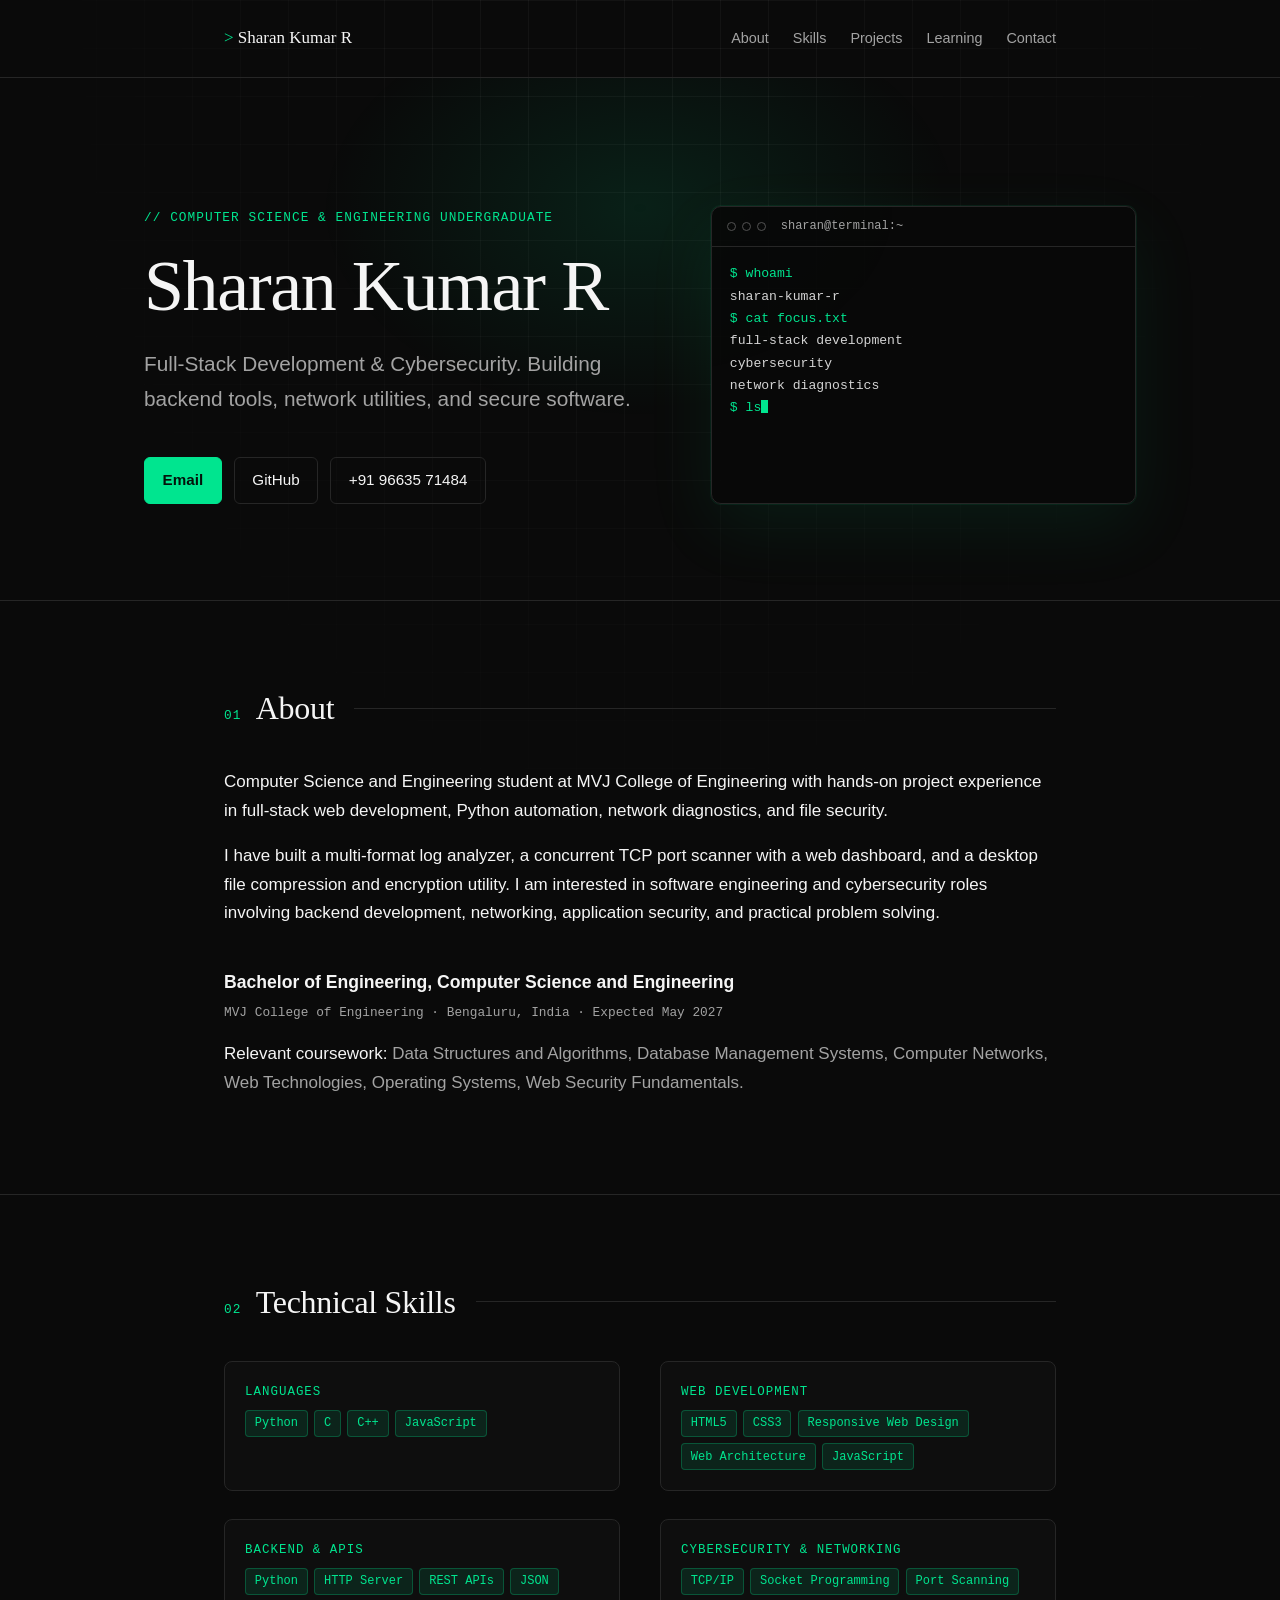
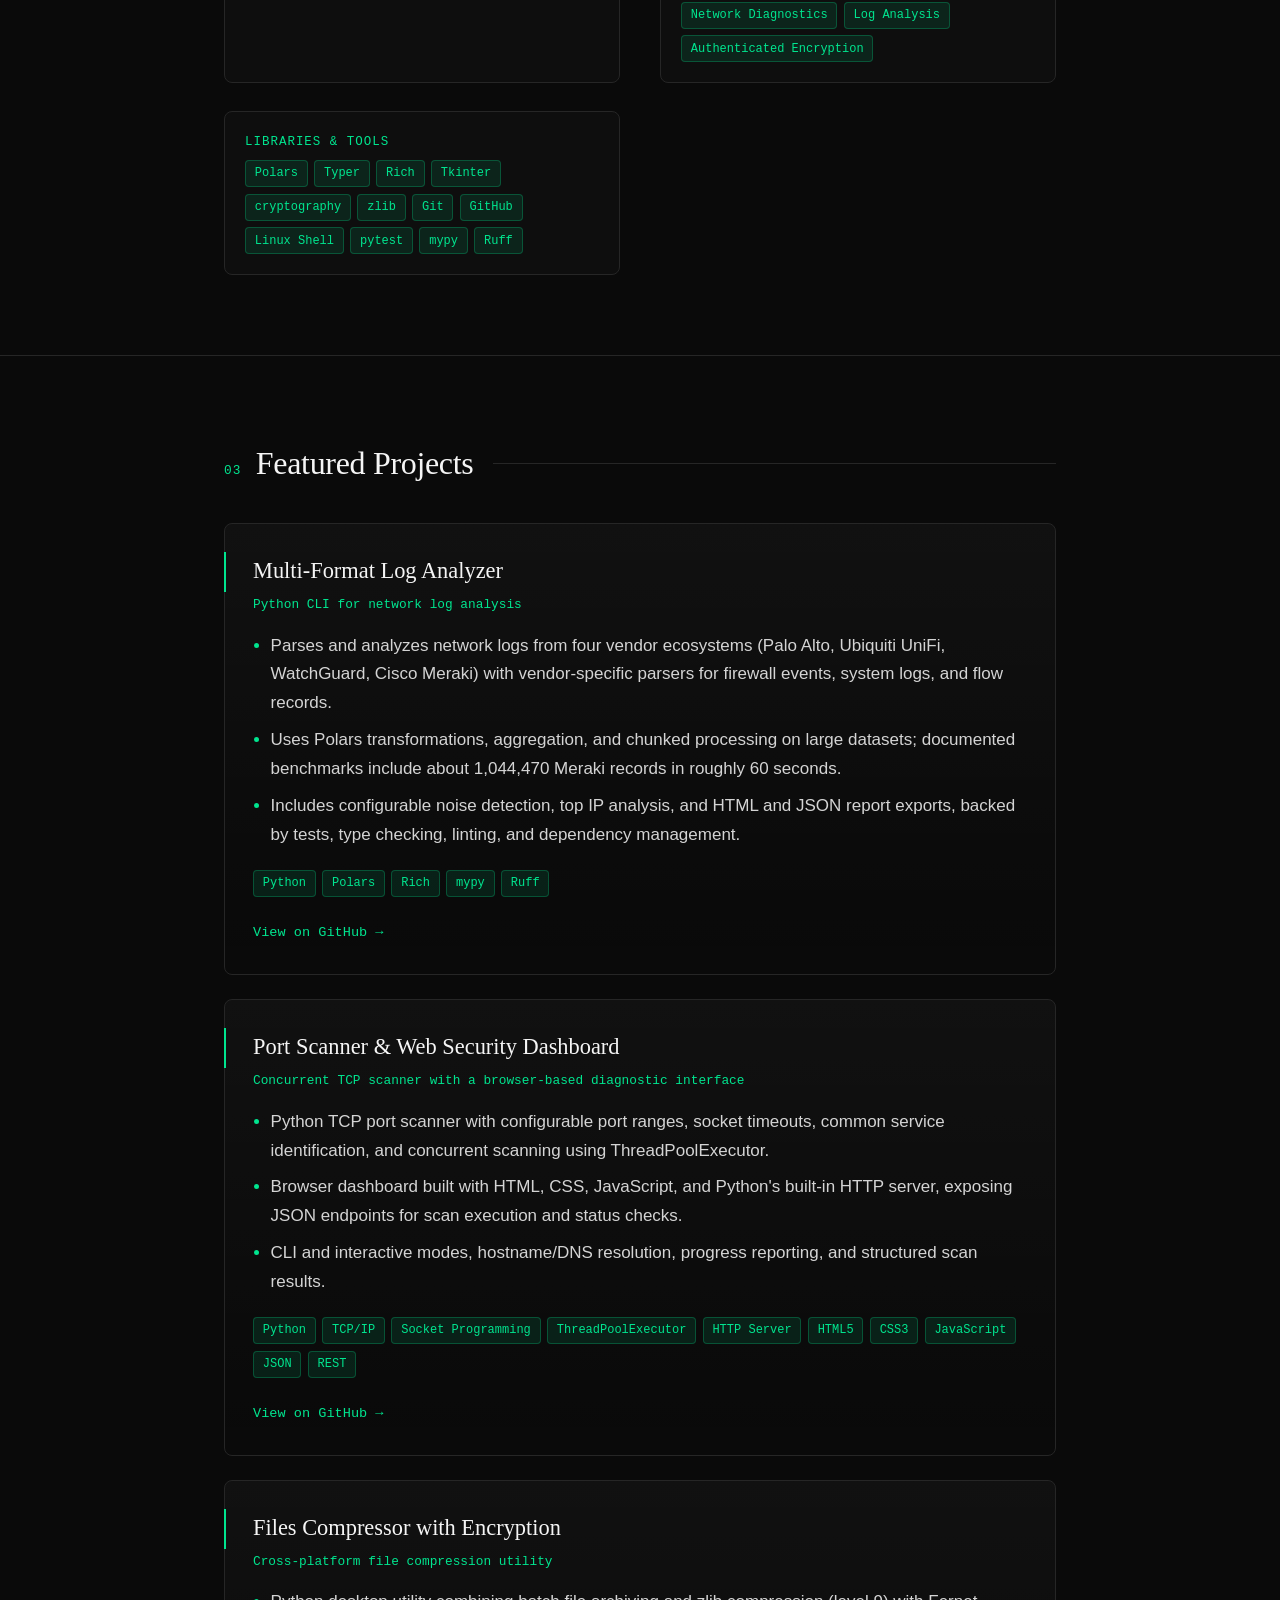
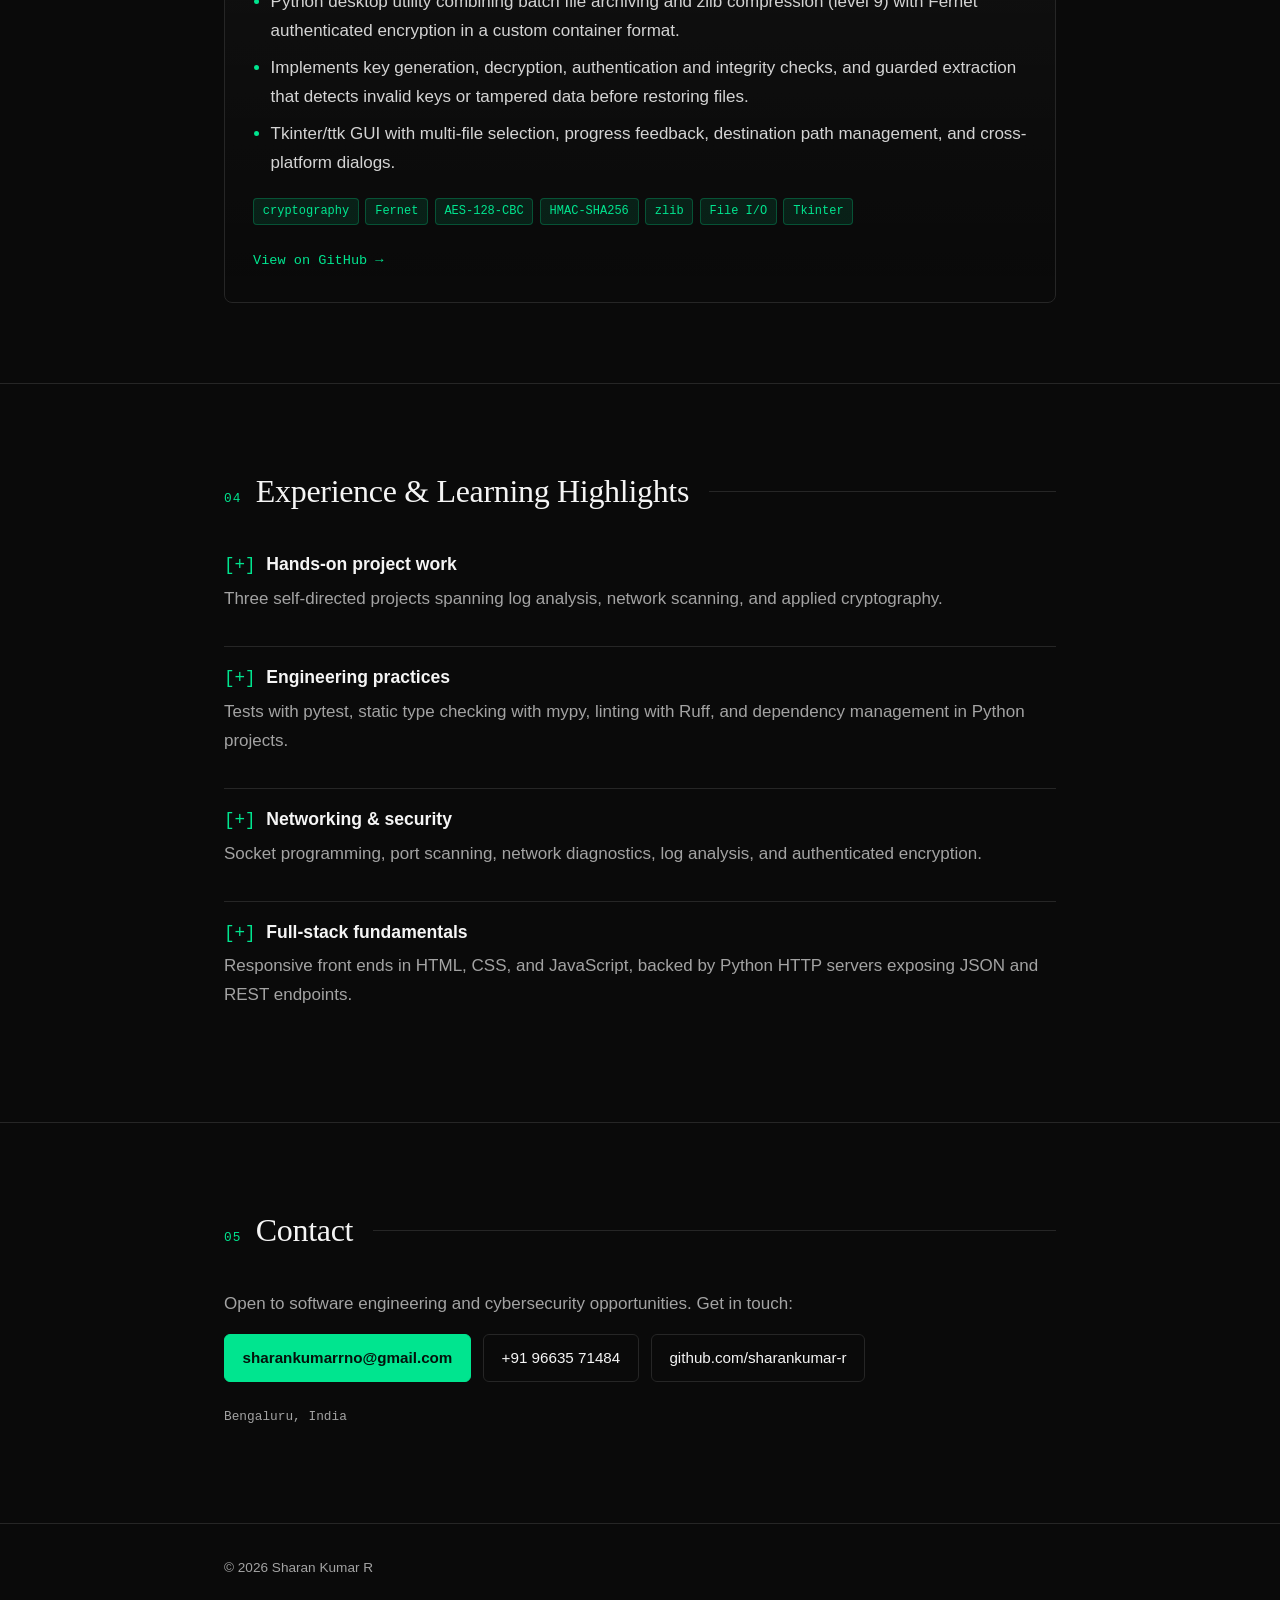
==== index.html @ fef44f64 "Separate HTML, CSS, and JavaScript into standalone files" ====
<!DOCTYPE html>
<html lang="en">
<head>
  <meta charset="utf-8">
  <meta name="viewport" content="width=device-width, initial-scale=1, viewport-fit=cover">
  <title>Sharan Kumar R — Computer Science Student</title>
  <meta name="description" content="Portfolio of Sharan Kumar R, Computer Science & Engineering undergraduate focused on full-stack development and cybersecurity.">
  <meta name="color-scheme" content="dark">
  <link rel="stylesheet" href="style.css">
</head>
<body>
  <a class="skip" href="#main">Skip to content</a>

  <header class="top">
    <div class="wrap">
      <a class="brand" href="#top">Sharan Kumar R</a>
      <nav aria-label="Primary">
        <ul>
          <li><a href="#about">About</a></li>
          <li><a href="#skills">Skills</a></li>
          <li><a href="#projects">Projects</a></li>
          <li><a href="#learning">Learning</a></li>
          <li><a href="#contact">Contact</a></li>
        </ul>
      </nav>
    </div>
  </header>

  <main id="main">
    <div class="hero" id="top">
      <div class="wrap">
        <div class="hero-text">
          <p class="eyebrow">Computer Science &amp; Engineering Undergraduate</p>
          <h1>Sharan Kumar R</h1>
          <p class="lead">Full-Stack Development &amp; Cybersecurity. Building backend tools, network utilities, and secure software.</p>
          <ul class="links" aria-label="Contact links">
            <li><a href="mailto:sharankumarrno@gmail.com">Email</a></li>
            <li><a href="https://github.com/sharankumar-r" rel="noopener">GitHub</a></li>
            <li><a href="tel:+919663571484">+91 96635 71484</a></li>
          </ul>
        </div>
        <div class="term" aria-hidden="true">
          <div class="term-bar"><i></i><i></i><i></i><b>sharan@terminal:~</b></div>
          <pre id="term-out"></pre>
        </div>
      </div>
    </div>

    <section id="about" aria-labelledby="about-h">
      <div class="wrap">
        <h2 id="about-h">About</h2>
        <p>Computer Science and Engineering student at MVJ College of Engineering with hands-on project experience in full-stack web development, Python automation, network diagnostics, and file security.</p>
        <p>I have built a multi-format log analyzer, a concurrent TCP port scanner with a web dashboard, and a desktop file compression and encryption utility. I am interested in software engineering and cybersecurity roles involving backend development, networking, application security, and practical problem solving.</p>

        <div class="edu">
          <h3>Bachelor of Engineering, Computer Science and Engineering</h3>
          <p class="meta">MVJ College of Engineering · Bengaluru, India · Expected May 2027</p>
          <p class="muted"><strong style="color:var(--fg);font-weight:500">Relevant coursework:</strong> Data Structures and Algorithms, Database Management Systems, Computer Networks, Web Technologies, Operating Systems, Web Security Fundamentals.</p>
        </div>
      </div>
    </section>

    <section id="skills" aria-labelledby="skills-h">
      <div class="wrap">
        <h2 id="skills-h">Technical Skills</h2>
        <dl class="skills" id="skills-list"></dl>
      </div>
    </section>

    <section id="projects" aria-labelledby="projects-h">
      <div class="wrap">
        <h2 id="projects-h">Featured Projects</h2>
        <div class="projects" id="projects-list"></div>
      </div>
    </section>

    <section id="learning" aria-labelledby="learning-h">
      <div class="wrap">
        <h2 id="learning-h">Experience &amp; Learning Highlights</h2>
        <ul class="highlights">
          <li><h3>Hands-on project work</h3><p class="muted">Three self-directed projects spanning log analysis, network scanning, and applied cryptography.</p></li>
          <li><h3>Engineering practices</h3><p class="muted">Tests with pytest, static type checking with mypy, linting with Ruff, and dependency management in Python projects.</p></li>
          <li><h3>Networking &amp; security</h3><p class="muted">Socket programming, port scanning, network diagnostics, log analysis, and authenticated encryption.</p></li>
          <li><h3>Full-stack fundamentals</h3><p class="muted">Responsive front ends in HTML, CSS, and JavaScript, backed by Python HTTP servers exposing JSON and REST endpoints.</p></li>
        </ul>
      </div>
    </section>

    <section id="contact" aria-labelledby="contact-h">
      <div class="wrap">
        <h2 id="contact-h">Contact</h2>
        <p class="muted">Open to software engineering and cybersecurity opportunities. Get in touch:</p>
        <ul class="links">
          <li><a href="mailto:sharankumarrno@gmail.com">sharankumarrno@gmail.com</a></li>
          <li><a href="tel:+919663571484">+91 96635 71484</a></li>
          <li><a href="https://github.com/sharankumar-r" rel="noopener">github.com/sharankumar-r</a></li>
        </ul>
        <p class="meta" style="margin-top:1.5rem">Bengaluru, India</p>
      </div>
    </section>
  </main>

  <footer>
    <div class="wrap">© <span id="year">2026</span> Sharan Kumar R</div>
  </footer>

  <noscript>
    <div class="wrap" style="padding-bottom:2rem">
      <p class="muted">Skills and projects require JavaScript. See GitHub: <a href="https://github.com/sharankumar-r">github.com/sharankumar-r</a>.</p>
    </div>
  </noscript>

  <script src="script.js"></script>
</body>
</html>
---- style.css ----
:root {
  --bg: #0a0a0a;
  --fg: #f5f5f5;
  --muted: #a3a3a3;
  --border: #262626;
  --border-hover: #525252;
  --accent: #00e58f;
  --accent-dim: rgba(0, 229, 143, 0.1);
  --serif: Georgia, "Times New Roman", serif;
  --sans: -apple-system, BlinkMacSystemFont, "Segoe UI", Roboto, Helvetica, Arial, sans-serif;
  --mono: ui-monospace, SFMono-Regular, Menlo, Consolas, monospace;
  --wrap: 880px;
  box-sizing: border-box;
  padding-top: env(safe-area-inset-top, 0px);
  padding-bottom: env(safe-area-inset-bottom, 0px);
}

*,
*::before,
*::after {
  box-sizing: inherit;
}

html {
  scroll-behavior: smooth;
  scroll-padding-top: 2rem;
  background: var(--bg);
}

body {
  margin: 0;
  background: transparent;
  color: var(--fg);
  font: 1.0625rem/1.7 var(--sans);
  -webkit-font-smoothing: antialiased;
  counter-reset: s;
}

body::before {
  content: "";
  position: fixed;
  inset: 0;
  z-index: -1;
  pointer-events: none;
  background-image:
    linear-gradient(rgba(255, 255, 255, 0.04) 1px, transparent 1px),
    linear-gradient(90deg, rgba(255, 255, 255, 0.04) 1px, transparent 1px);
  background-size: 48px 48px;
  -webkit-mask-image: radial-gradient(ellipse at 50% 0, #000 15%, transparent 70%);
  mask-image: radial-gradient(ellipse at 50% 0, #000 15%, transparent 70%);
}

::selection {
  background: var(--accent);
  color: #000;
}

@media (prefers-reduced-motion: reduce) {
  html {
    scroll-behavior: auto;
  }
  * {
    transition: none !important;
  }
}

a {
  color: inherit;
  text-decoration-color: var(--border-hover);
  text-underline-offset: 0.25em;
  transition: text-decoration-color 0.2s, color 0.2s;
}

a:hover {
  text-decoration-color: var(--fg);
}

:focus-visible {
  outline: 2px solid var(--fg);
  outline-offset: 3px;
}

.skip {
  position: absolute;
  left: -999px;
  top: 0;
  background: var(--fg);
  color: var(--bg);
  padding: 0.5rem 1rem;
}

.skip:focus {
  left: 1rem;
  top: 1rem;
  z-index: 10;
}

.wrap {
  max-width: var(--wrap);
  margin: 0 auto;
  padding: 0 1.5rem;
}

header.top {
  padding: 1.5rem 0;
  border-bottom: 1px solid var(--border);
}

header.top .wrap {
  display: flex;
  justify-content: space-between;
  align-items: center;
  gap: 1rem;
  flex-wrap: wrap;
}

.brand {
  font-family: var(--serif);
  text-decoration: none;
}

.brand::before {
  content: "> ";
  color: var(--accent);
}

nav ul {
  display: flex;
  gap: 1.5rem;
  list-style: none;
  margin: 0;
  padding: 0;
  flex-wrap: wrap;
}

nav a {
  color: var(--muted);
  text-decoration: none;
  font-size: 0.9rem;
}

nav a:hover {
  color: var(--accent);
}

.hero {
  position: relative;
  overflow: hidden;
  padding: clamp(4rem, 12vw, 8rem) 0 clamp(3rem, 8vw, 6rem);
}

.hero::before {
  content: "";
  position: absolute;
  top: -80px;
  left: 50%;
  width: 640px;
  max-width: 100%;
  height: 420px;
  transform: translateX(-50%);
  background: radial-gradient(closest-side, var(--accent-dim), transparent);
  pointer-events: none;
  z-index: -1;
}

.hero .wrap {
  max-width: 1040px;
  display: grid;
  grid-template-columns: minmax(0, 1.1fr) minmax(0, 0.9fr);
  gap: 3rem;
  align-items: center;
}

@media (max-width: 860px) {
  .hero .wrap {
    grid-template-columns: 1fr;
  }
}

.eyebrow {
  font-family: var(--mono);
  font-size: 0.8rem;
  letter-spacing: 0.08em;
  text-transform: uppercase;
  color: var(--accent);
  margin: 0 0 1.25rem;
}

.eyebrow::before {
  content: "// ";
}

h1 {
  font-family: var(--serif);
  font-weight: 400;
  font-size: clamp(2.5rem, 8vw, 4.5rem);
  line-height: 1.08;
  letter-spacing: -0.02em;
  margin: 0 0 1.25rem;
}

.lead {
  font-size: clamp(1.1rem, 2.5vw, 1.3rem);
  color: var(--muted);
  margin: 0 0 2.5rem;
  max-width: 34em;
}

.links {
  display: flex;
  flex-wrap: wrap;
  gap: 0.75rem;
  list-style: none;
  margin: 0;
  padding: 0;
}

.links a {
  display: inline-block;
  padding: 0.6rem 1.1rem;
  border: 1px solid var(--border);
  border-radius: 6px;
  text-decoration: none;
  font-size: 0.95rem;
  transition: border-color 0.2s;
}

.links a:hover {
  border-color: var(--accent);
  color: var(--accent);
}

.links li:first-child a {
  background: var(--accent);
  border-color: var(--accent);
  color: #04120b;
  font-weight: 600;
}

.links li:first-child a:hover {
  background: transparent;
  color: var(--accent);
}

.term {
  border: 1px solid var(--border);
  border-radius: 10px;
  background: rgba(8, 8, 8, 0.9);
  box-shadow: 0 0 0 1px rgba(0, 229, 143, 0.08), 0 24px 70px rgba(0, 229, 143, 0.08);
  overflow: hidden;
  font-family: var(--mono);
  font-size: 0.82rem;
}

.term-bar {
  display: flex;
  align-items: center;
  gap: 0.4rem;
  padding: 0.6rem 0.9rem;
  border-bottom: 1px solid var(--border);
  color: var(--muted);
}

.term-bar i {
  width: 9px;
  height: 9px;
  border-radius: 50%;
  border: 1px solid var(--border-hover);
}

.term-bar b {
  margin-left: 0.5rem;
  font-weight: 400;
  font-size: 0.75rem;
}

.term pre {
  margin: 0;
  padding: 1rem 1.1rem;
  min-height: 16rem;
  white-space: pre-wrap;
  color: #d4d4d4;
  line-height: 1.7;
  font: inherit;
}

.term .p,
.term .ok {
  color: var(--accent);
}

.caret {
  display: inline-block;
  width: 0.55em;
  height: 1em;
  background: var(--accent);
  vertical-align: -0.15em;
  animation: blink 1s steps(2) infinite;
}

@keyframes blink {
  50% {
    opacity: 0;
  }
}

@media (prefers-reduced-motion: reduce) {
  .caret {
    animation: none;
  }
}

section {
  padding: clamp(3rem, 7vw, 5rem) 0;
  border-top: 1px solid var(--border);
}

h2 {
  font-family: var(--serif);
  font-weight: 400;
  font-size: clamp(1.6rem, 4vw, 2rem);
  margin: 0 0 2rem;
  letter-spacing: -0.01em;
}

section h2 {
  display: flex;
  align-items: baseline;
}

section h2::before {
  counter-increment: s;
  content: "0" counter(s);
  font-family: var(--mono);
  font-size: 0.8rem;
  color: var(--accent);
  margin-right: 0.9rem;
  letter-spacing: 0.08em;
}

section h2::after {
  content: "";
  flex: 1;
  height: 1px;
  background: var(--border);
  margin-left: 1.25rem;
  align-self: center;
}

h3 {
  font-size: 1.1rem;
  font-weight: 600;
  margin: 0 0 0.25rem;
}

p {
  margin: 0 0 1rem;
}

.muted {
  color: var(--muted);
}

.meta {
  font-family: var(--mono);
  font-size: 0.8rem;
  color: var(--muted);
}

.edu {
  margin-top: 2.5rem;
}

.skills {
  display: grid;
  gap: 1.75rem 2.5rem;
  grid-template-columns: repeat(auto-fit, minmax(260px, 1fr));
  margin: 0;
}

.skills > div {
  border: 1px solid var(--border);
  border-radius: 8px;
  padding: 1.25rem;
  background: rgba(255, 255, 255, 0.02);
  transition: border-color 0.2s;
}

.skills > div:hover {
  border-color: rgba(0, 229, 143, 0.4);
}

.skills dt {
  font-family: var(--mono);
  font-size: 0.78rem;
  letter-spacing: 0.08em;
  text-transform: uppercase;
  color: var(--accent);
  margin-bottom: 0.4rem;
}

.skills dd {
  margin: 0;
}

.skills dd .tags {
  margin: 0;
}

.projects {
  display: grid;
  gap: 1.5rem;
}

.card {
  position: relative;
  background: linear-gradient(180deg, rgba(255, 255, 255, 0.03), transparent);
  border: 1px solid var(--border);
  border-radius: 8px;
  padding: 1.75rem;
  transition: border-color 0.2s, box-shadow 0.2s;
}

.card::before {
  content: "";
  position: absolute;
  left: -1px;
  top: 1.75rem;
  width: 2px;
  height: 2.5rem;
  background: var(--accent);
}

.card:hover,
.card:focus-within {
  border-color: rgba(0, 229, 143, 0.45);
  box-shadow: 0 0 36px rgba(0, 229, 143, 0.08);
}

.card h3 {
  font-family: var(--serif);
  font-weight: 400;
  font-size: 1.4rem;
}

.card .sub {
  font-family: var(--mono);
  font-size: 0.8rem;
  color: var(--accent);
  margin: 0 0 1rem;
}

.card ul.points {
  margin: 0 0 1.25rem;
  padding-left: 1.1rem;
  color: #d4d4d4;
}

.card ul.points li {
  margin-bottom: 0.5rem;
}

.card ul.points li::marker {
  color: var(--accent);
}

.tags {
  display: flex;
  flex-wrap: wrap;
  gap: 0.4rem;
  list-style: none;
  margin: 0 0 1.25rem;
  padding: 0;
}

.tags li {
  border: 1px solid rgba(0, 229, 143, 0.25);
  border-radius: 4px;
  padding: 0.15rem 0.55rem;
  font-family: var(--mono);
  font-size: 0.75rem;
  color: var(--accent);
  background: var(--accent-dim);
}

.card a.repo {
  color: var(--accent);
  text-decoration: none;
  font-family: var(--mono);
  font-size: 0.85rem;
}

.card a.repo:hover {
  text-decoration: underline;
}

.highlights {
  list-style: none;
  margin: 0;
  padding: 0;
}

.highlights li {
  padding: 1rem 0;
  border-bottom: 1px solid var(--border);
}

.highlights li:first-child {
  padding-top: 0;
}

.highlights li:last-child {
  border-bottom: 0;
}

.highlights h3::before {
  content: "[+] ";
  color: var(--accent);
  font-family: var(--mono);
  font-weight: 400;
}

footer {
  border-top: 1px solid var(--border);
  padding: 2rem 0;
  color: var(--muted);
  font-size: 0.85rem;
}

@media (max-width: 480px) {
  .card {
    padding: 1.25rem;
  }
  nav ul {
    gap: 1rem;
  }
}
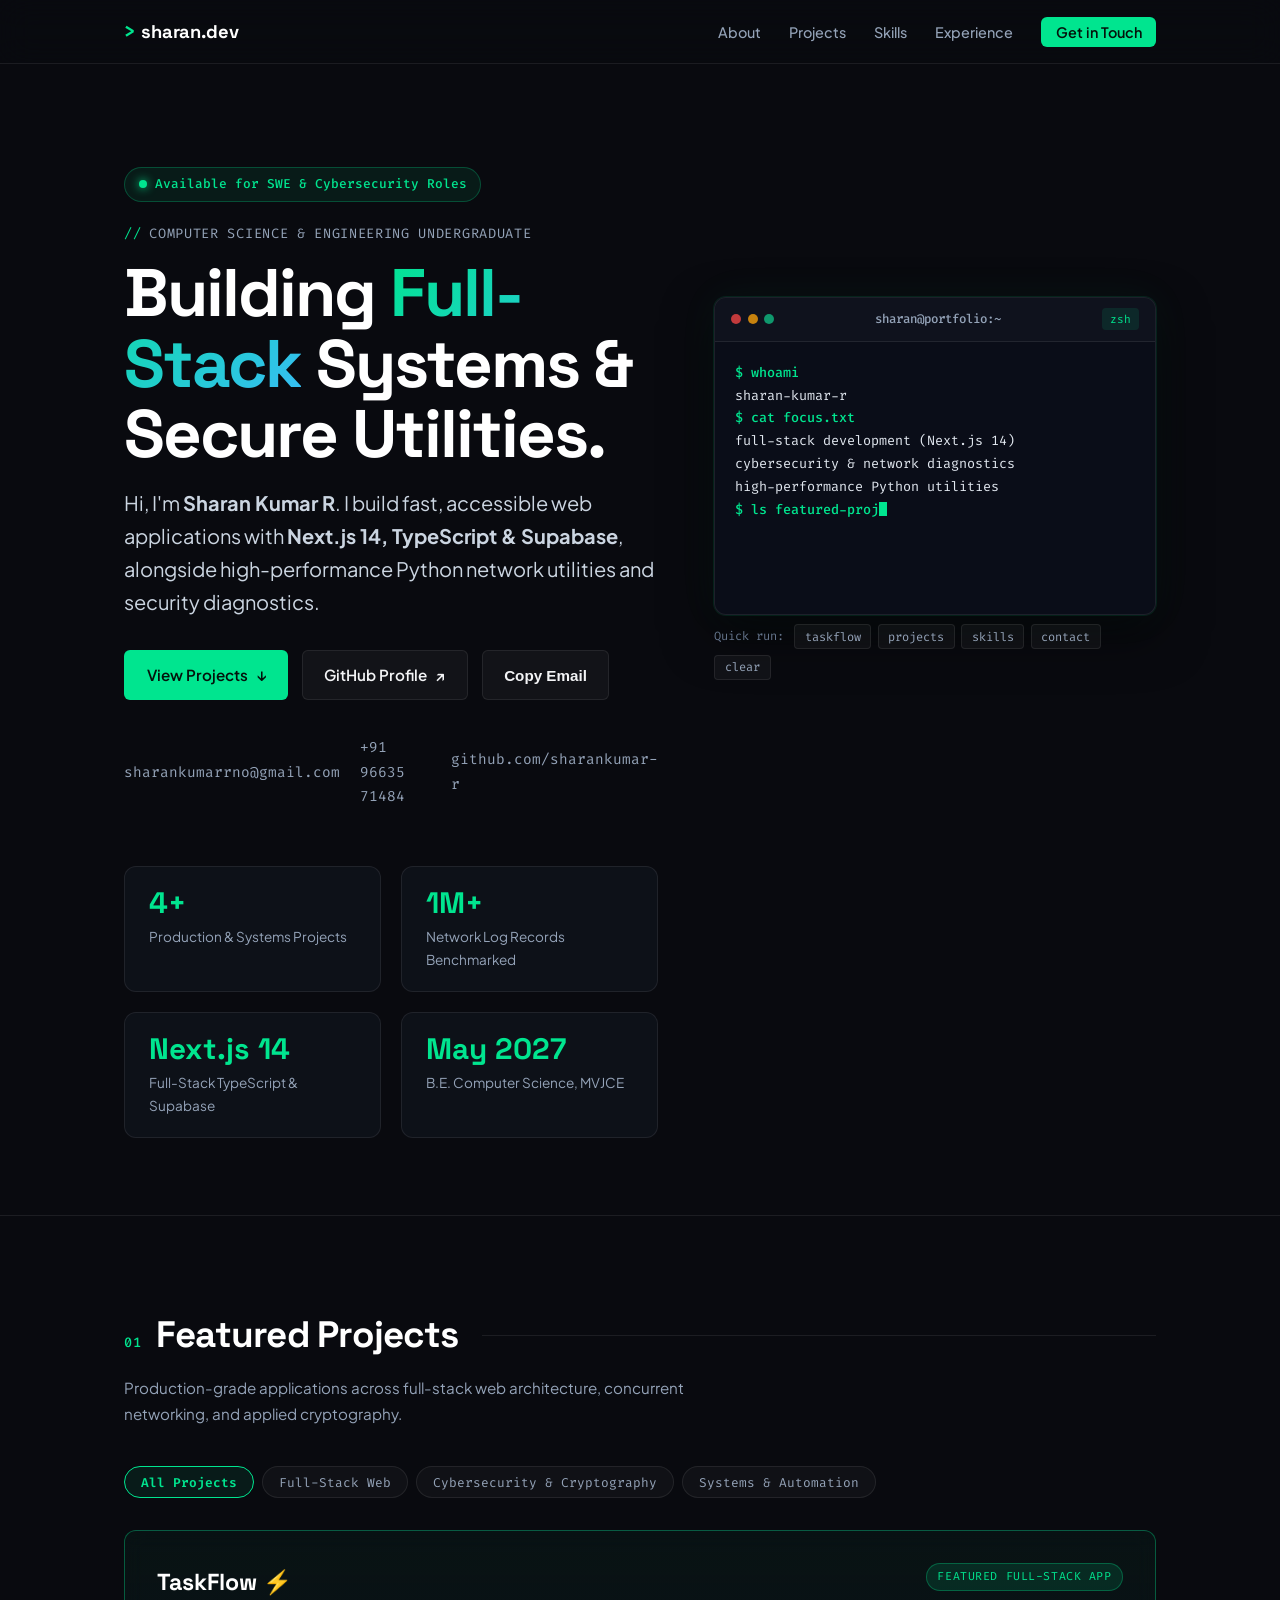
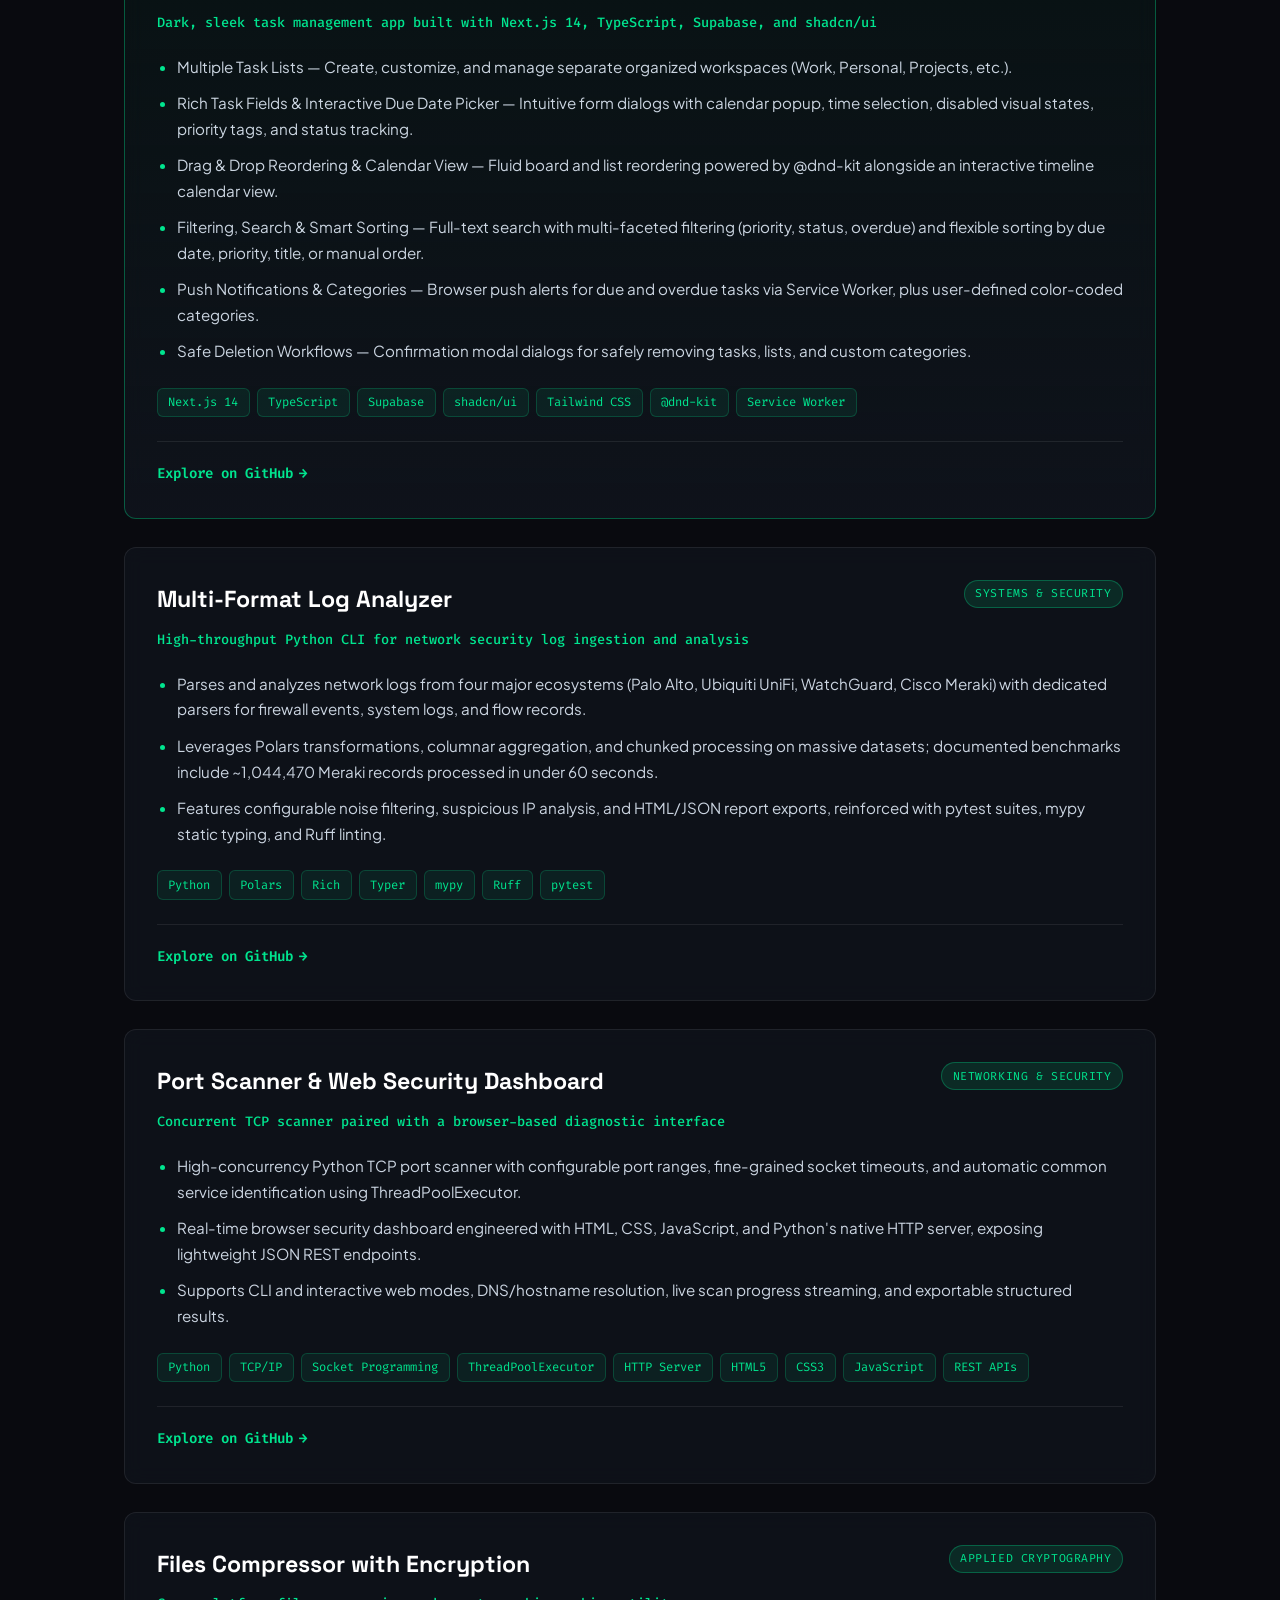
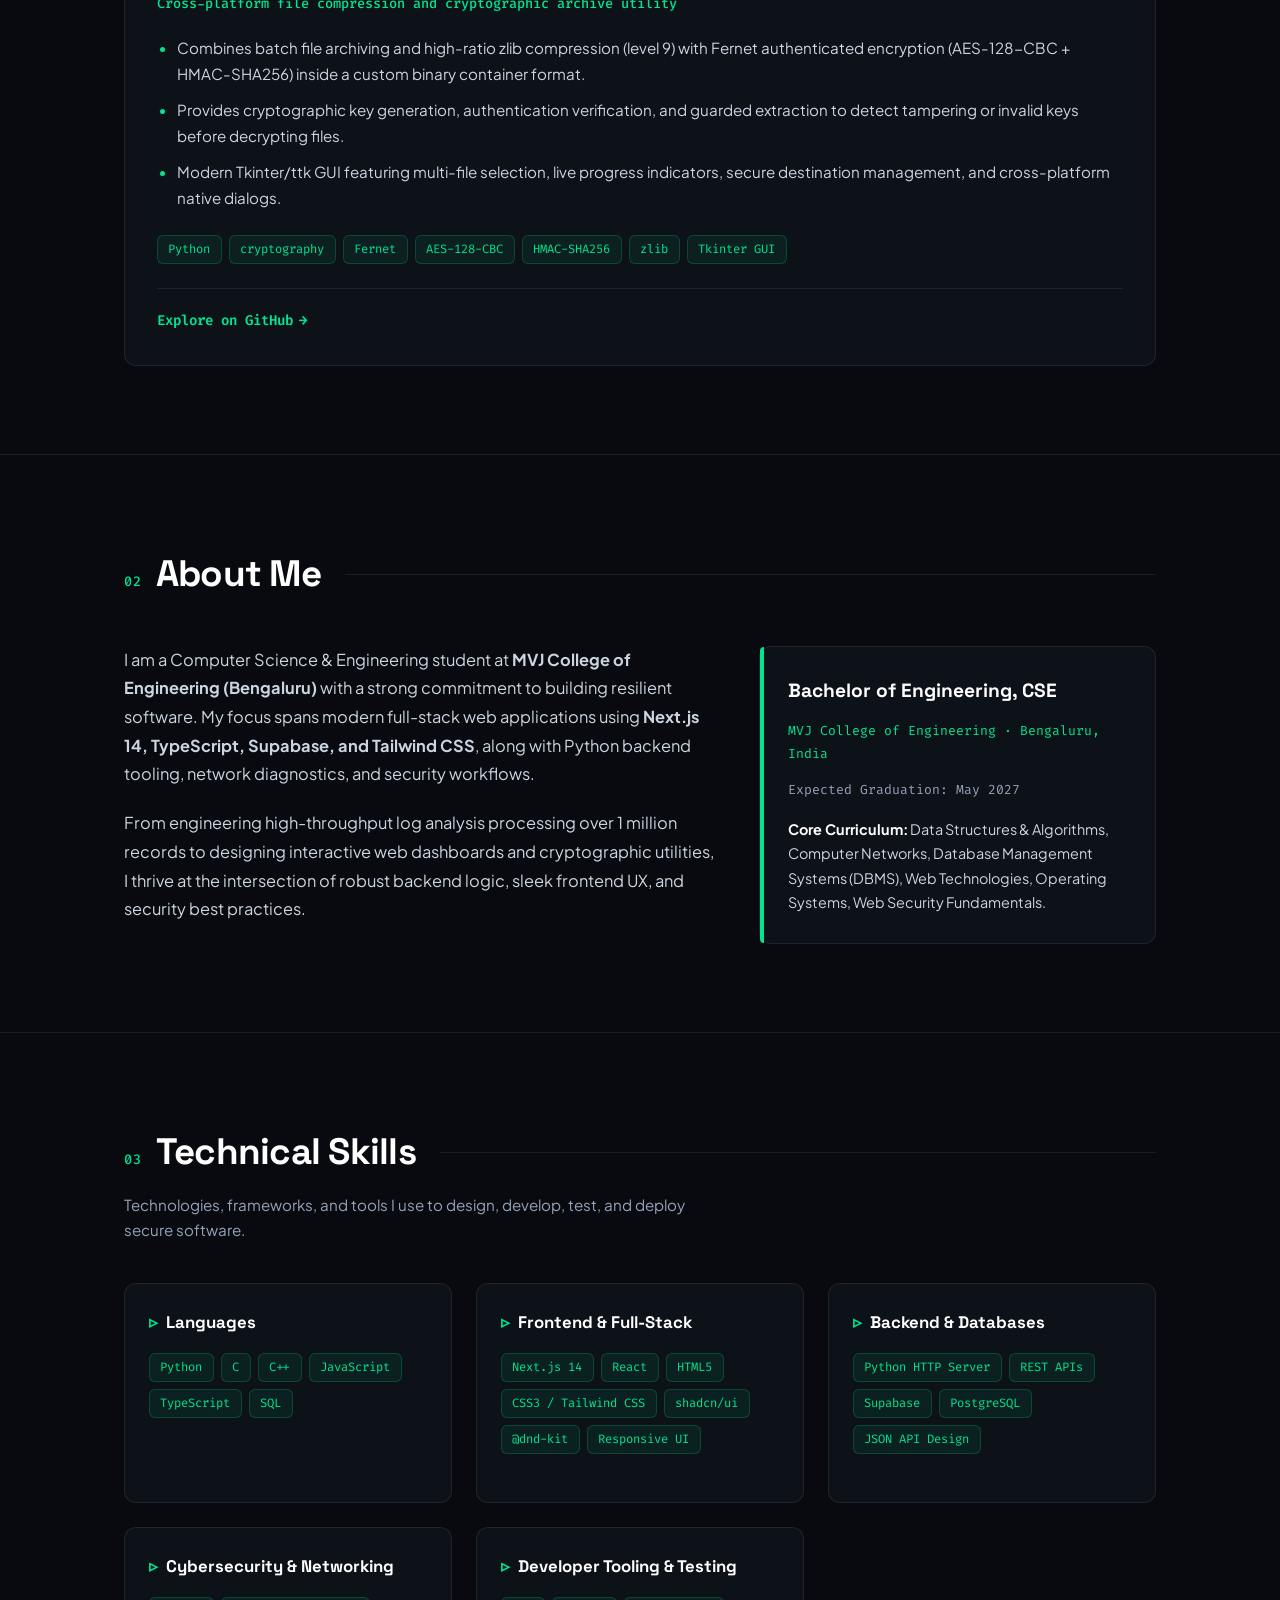
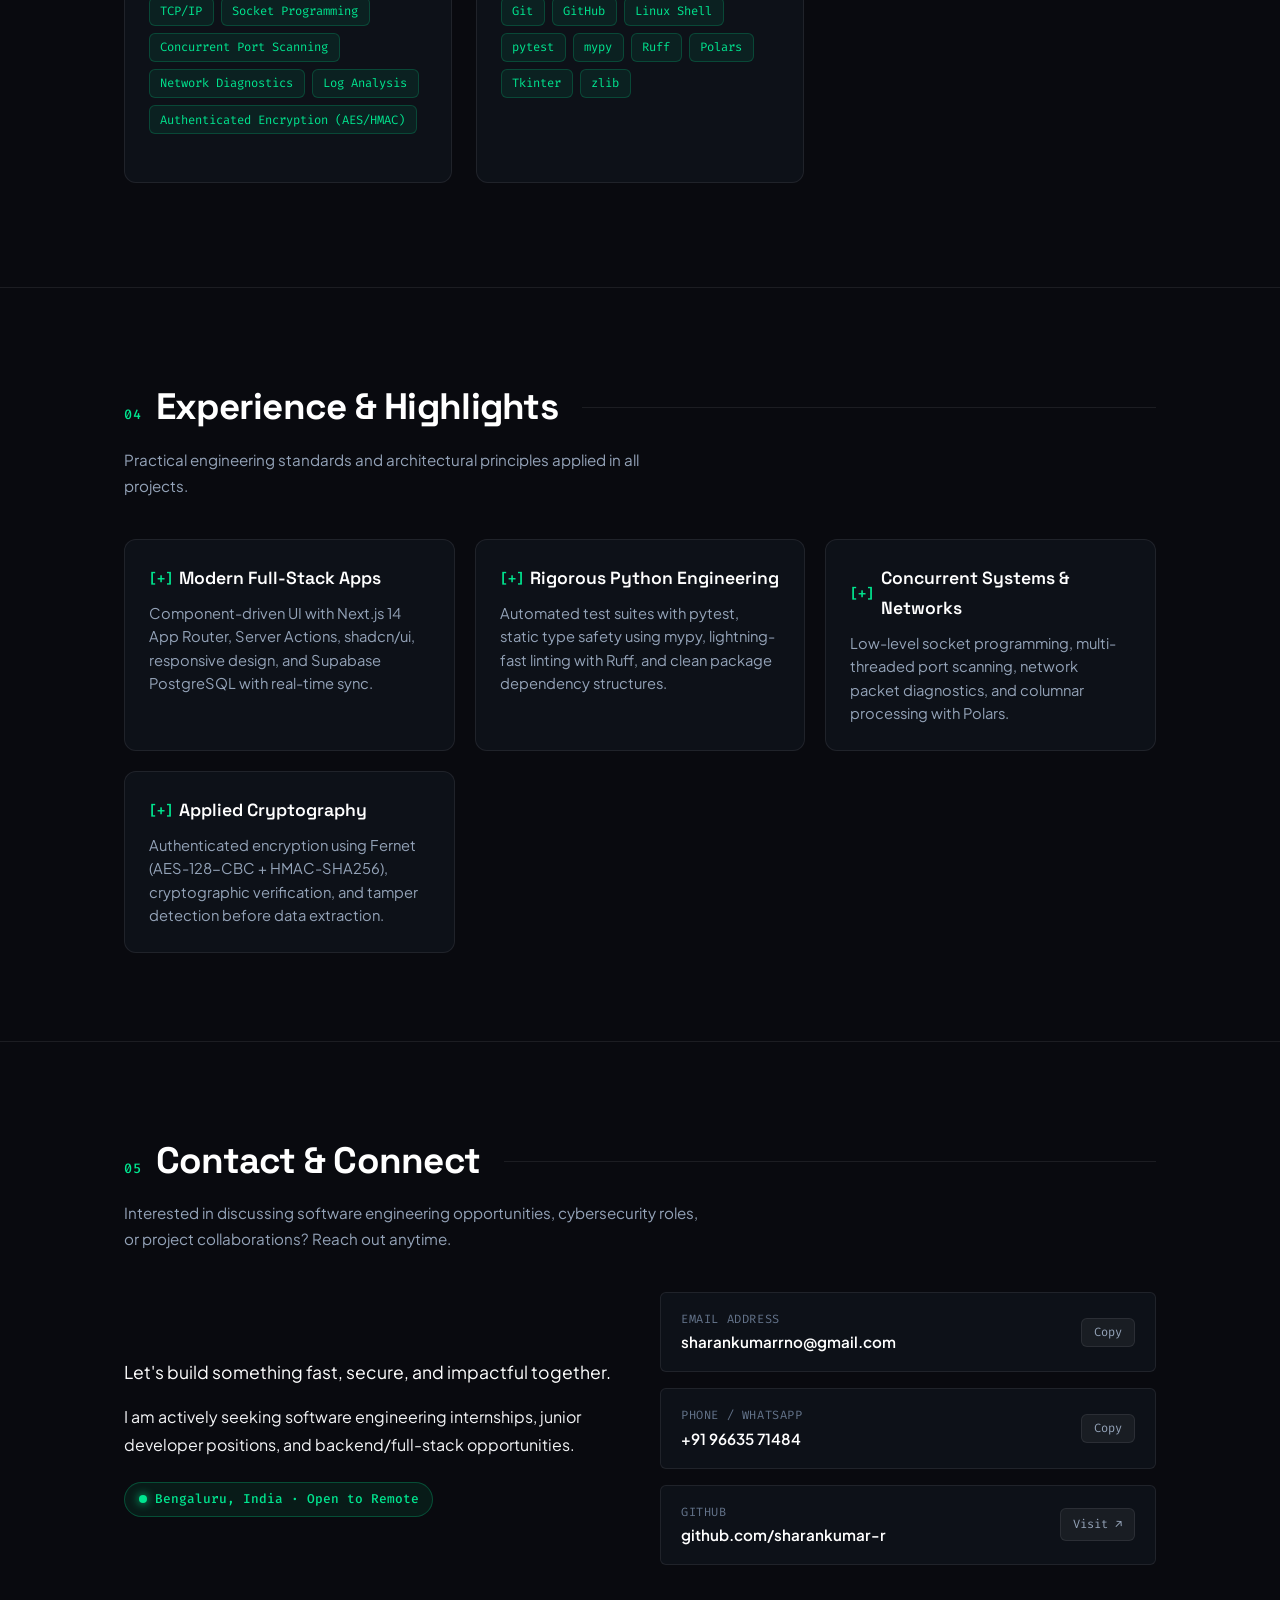
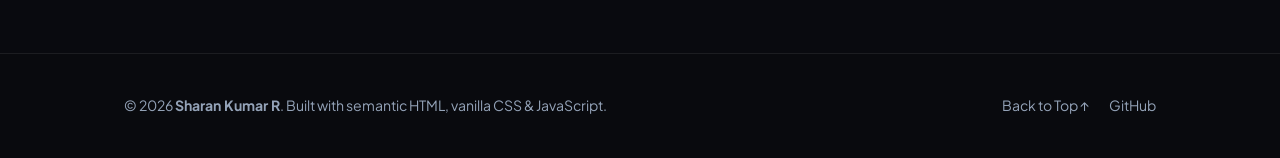
==== commit 963826c7: "Enhance portfolio design and add TaskFlow project" ====
--- a/index.html
+++ b/index.html
@@ -3,110 +3,303 @@
 <head>
   <meta charset="utf-8">
   <meta name="viewport" content="width=device-width, initial-scale=1, viewport-fit=cover">
-  <title>Sharan Kumar R — Computer Science Student</title>
-  <meta name="description" content="Portfolio of Sharan Kumar R, Computer Science & Engineering undergraduate focused on full-stack development and cybersecurity.">
+  <title>Sharan Kumar R — Full-Stack Developer & Cybersecurity</title>
+  <meta name="description" content="Portfolio of Sharan Kumar R, Computer Science & Engineering undergraduate building modern full-stack web applications, Python backend utilities, and cybersecurity tools.">
   <meta name="color-scheme" content="dark">
+  <meta property="og:title" content="Sharan Kumar R — Portfolio">
+  <meta property="og:description" content="Full-Stack Development & Cybersecurity: Next.js 14, Python, Supabase, Networking, and Cryptography.">
+  <meta property="og:type" content="website">
+
+  <!-- Google Fonts Preconnect -->
+  <link rel="preconnect" href="https://fonts.googleapis.com">
+  <link rel="preconnect" href="https://fonts.gstatic.com" crossorigin>
+  <link href="https://fonts.googleapis.com/css2?family=Fira+Code:wght@400;500;600&family=Plus+Jakarta+Sans:wght@300;400;500;600;700;800&family=Space+Grotesk:wght@500;600;700&display=swap" rel="stylesheet">
+
   <link rel="stylesheet" href="style.css">
 </head>
 <body>
   <a class="skip" href="#main">Skip to content</a>
 
+  <!-- Header & Navigation -->
   <header class="top">
     <div class="wrap">
-      <a class="brand" href="#top">Sharan Kumar R</a>
-      <nav aria-label="Primary">
+      <a class="brand" href="#top">
+        <span class="prompt-prefix">&gt;</span>
+        <span>sharan.dev</span>
+      </a>
+      <nav aria-label="Primary Navigation">
         <ul>
           <li><a href="#about">About</a></li>
+          <li><a href="#projects">Projects</a></li>
           <li><a href="#skills">Skills</a></li>
-          <li><a href="#projects">Projects</a></li>
-          <li><a href="#learning">Learning</a></li>
-          <li><a href="#contact">Contact</a></li>
+          <li><a href="#learning">Experience</a></li>
+          <li><a href="#contact" class="nav-cta">Get in Touch</a></li>
         </ul>
       </nav>
     </div>
   </header>
 
   <main id="main">
+    <!-- Hero Section -->
     <div class="hero" id="top">
       <div class="wrap">
         <div class="hero-text">
+          <div class="status-pill">
+            <span class="status-dot"></span>
+            <span>Available for SWE &amp; Cybersecurity Roles</span>
+          </div>
           <p class="eyebrow">Computer Science &amp; Engineering Undergraduate</p>
-          <h1>Sharan Kumar R</h1>
-          <p class="lead">Full-Stack Development &amp; Cybersecurity. Building backend tools, network utilities, and secure software.</p>
-          <ul class="links" aria-label="Contact links">
-            <li><a href="mailto:sharankumarrno@gmail.com">Email</a></li>
-            <li><a href="https://github.com/sharankumar-r" rel="noopener">GitHub</a></li>
+          <h1>Building <span class="highlight-text">Full-Stack</span> Systems &amp; Secure Utilities.</h1>
+          <p class="lead">
+            Hi, I'm <strong>Sharan Kumar R</strong>. I build fast, accessible web applications with <strong>Next.js 14, TypeScript &amp; Supabase</strong>, alongside high-performance Python network utilities and security diagnostics.
+          </p>
+
+          <div class="hero-actions">
+            <a href="#projects" class="btn btn-primary">
+              <span>View Projects</span>
+              <span aria-hidden="true">↓</span>
+            </a>
+            <a href="https://github.com/sharankumar-r" target="_blank" rel="noopener noreferrer" class="btn btn-secondary">
+              <span>GitHub Profile</span>
+              <span aria-hidden="true">↗</span>
+            </a>
+            <button type="button" class="btn btn-secondary copy-email-btn" aria-label="Copy Email to clipboard">
+              <span>Copy Email</span>
+            </button>
+          </div>
+
+          <ul class="social-links" aria-label="Quick contact links">
+            <li><a href="mailto:sharankumarrno@gmail.com">sharankumarrno@gmail.com</a></li>
             <li><a href="tel:+919663571484">+91 96635 71484</a></li>
+            <li><a href="https://github.com/sharankumar-r" target="_blank" rel="noopener">github.com/sharankumar-r</a></li>
           </ul>
         </div>
-        <div class="term" aria-hidden="true">
-          <div class="term-bar"><i></i><i></i><i></i><b>sharan@terminal:~</b></div>
-          <pre id="term-out"></pre>
+
+        <!-- Interactive Terminal Simulator -->
+        <div class="term-container">
+          <div class="term" aria-label="Interactive Terminal Simulator">
+            <div class="term-bar">
+              <div class="term-dots">
+                <i></i><i></i><i></i>
+              </div>
+              <span class="term-title">sharan@portfolio:~</span>
+              <span class="term-badge">zsh</span>
+            </div>
+            <pre id="term-out" tabindex="0"></pre>
+          </div>
+          <div class="term-shortcuts">
+            <span>Quick run:</span>
+            <button type="button" class="term-btn" data-cmd="taskflow">taskflow</button>
+            <button type="button" class="term-btn" data-cmd="projects">projects</button>
+            <button type="button" class="term-btn" data-cmd="skills">skills</button>
+            <button type="button" class="term-btn" data-cmd="contact">contact</button>
+            <button type="button" class="term-btn" data-cmd="clear">clear</button>
+          </div>
+        </div>
+      </div>
+
+      <!-- Quick Metrics Grid -->
+      <div class="wrap">
+        <div class="stats-grid">
+          <div class="stat-card">
+            <div class="stat-value">4+</div>
+            <div class="stat-label">Production &amp; Systems Projects</div>
+          </div>
+          <div class="stat-card">
+            <div class="stat-value">1M+</div>
+            <div class="stat-label">Network Log Records Benchmarked</div>
+          </div>
+          <div class="stat-card">
+            <div class="stat-value">Next.js 14</div>
+            <div class="stat-label">Full-Stack TypeScript &amp; Supabase</div>
+          </div>
+          <div class="stat-card">
+            <div class="stat-value">May 2027</div>
+            <div class="stat-label">B.E. Computer Science, MVJCE</div>
+          </div>
         </div>
       </div>
     </div>
 
+    <!-- Featured Projects Section -->
+    <section id="projects" aria-labelledby="projects-h">
+      <div class="wrap">
+        <div class="section-head">
+          <h2 id="projects-h">
+            <span class="sec-num">01</span>
+            <span>Featured Projects</span>
+            <span class="sec-rule"></span>
+          </h2>
+          <p class="section-desc">Production-grade applications across full-stack web architecture, concurrent networking, and applied cryptography.</p>
+        </div>
+
+        <!-- Project Filtering Tabs -->
+        <div class="project-filters" role="group" aria-label="Filter projects by category">
+          <button type="button" class="filter-btn active" data-filter="all">All Projects</button>
+          <button type="button" class="filter-btn" data-filter="fullstack">Full-Stack Web</button>
+          <button type="button" class="filter-btn" data-filter="cybersecurity">Cybersecurity &amp; Cryptography</button>
+          <button type="button" class="filter-btn" data-filter="systems">Systems &amp; Automation</button>
+        </div>
+
+        <div class="projects-grid" id="projects-list"></div>
+      </div>
+    </section>
+
+    <!-- About Section -->
     <section id="about" aria-labelledby="about-h">
       <div class="wrap">
-        <h2 id="about-h">About</h2>
-        <p>Computer Science and Engineering student at MVJ College of Engineering with hands-on project experience in full-stack web development, Python automation, network diagnostics, and file security.</p>
-        <p>I have built a multi-format log analyzer, a concurrent TCP port scanner with a web dashboard, and a desktop file compression and encryption utility. I am interested in software engineering and cybersecurity roles involving backend development, networking, application security, and practical problem solving.</p>
-
-        <div class="edu">
-          <h3>Bachelor of Engineering, Computer Science and Engineering</h3>
-          <p class="meta">MVJ College of Engineering · Bengaluru, India · Expected May 2027</p>
-          <p class="muted"><strong style="color:var(--fg);font-weight:500">Relevant coursework:</strong> Data Structures and Algorithms, Database Management Systems, Computer Networks, Web Technologies, Operating Systems, Web Security Fundamentals.</p>
-        </div>
-      </div>
-    </section>
-
+        <div class="section-head">
+          <h2 id="about-h">
+            <span class="sec-num">02</span>
+            <span>About Me</span>
+            <span class="sec-rule"></span>
+          </h2>
+        </div>
+
+        <div class="about-grid">
+          <div class="about-text">
+            <p>
+              I am a Computer Science &amp; Engineering student at <strong>MVJ College of Engineering (Bengaluru)</strong> with a strong commitment to building resilient software. My focus spans modern full-stack web applications using <strong>Next.js 14, TypeScript, Supabase, and Tailwind CSS</strong>, along with Python backend tooling, network diagnostics, and security workflows.
+            </p>
+            <p>
+              From engineering high-throughput log analysis processing over 1 million records to designing interactive web dashboards and cryptographic utilities, I thrive at the intersection of robust backend logic, sleek frontend UX, and security best practices.
+            </p>
+          </div>
+
+          <div class="edu-card">
+            <h3>Bachelor of Engineering, CSE</h3>
+            <p class="meta">MVJ College of Engineering · Bengaluru, India</p>
+            <p class="meta" style="color:var(--muted)">Expected Graduation: May 2027</p>
+            <p style="font-size:0.9rem; color:#cbd5e1; margin-top:1rem; margin-bottom:0">
+              <strong style="color:var(--fg-bright)">Core Curriculum:</strong> Data Structures &amp; Algorithms, Computer Networks, Database Management Systems (DBMS), Web Technologies, Operating Systems, Web Security Fundamentals.
+            </p>
+          </div>
+        </div>
+      </div>
+    </section>
+
+    <!-- Technical Skills Section -->
     <section id="skills" aria-labelledby="skills-h">
       <div class="wrap">
-        <h2 id="skills-h">Technical Skills</h2>
-        <dl class="skills" id="skills-list"></dl>
-      </div>
-    </section>
-
-    <section id="projects" aria-labelledby="projects-h">
-      <div class="wrap">
-        <h2 id="projects-h">Featured Projects</h2>
-        <div class="projects" id="projects-list"></div>
-      </div>
-    </section>
-
+        <div class="section-head">
+          <h2 id="skills-h">
+            <span class="sec-num">03</span>
+            <span>Technical Skills</span>
+            <span class="sec-rule"></span>
+          </h2>
+          <p class="section-desc">Technologies, frameworks, and tools I use to design, develop, test, and deploy secure software.</p>
+        </div>
+        <dl class="skills-grid" id="skills-list"></dl>
+      </div>
+    </section>
+
+    <!-- Experience & Highlights Section -->
     <section id="learning" aria-labelledby="learning-h">
       <div class="wrap">
-        <h2 id="learning-h">Experience &amp; Learning Highlights</h2>
-        <ul class="highlights">
-          <li><h3>Hands-on project work</h3><p class="muted">Three self-directed projects spanning log analysis, network scanning, and applied cryptography.</p></li>
-          <li><h3>Engineering practices</h3><p class="muted">Tests with pytest, static type checking with mypy, linting with Ruff, and dependency management in Python projects.</p></li>
-          <li><h3>Networking &amp; security</h3><p class="muted">Socket programming, port scanning, network diagnostics, log analysis, and authenticated encryption.</p></li>
-          <li><h3>Full-stack fundamentals</h3><p class="muted">Responsive front ends in HTML, CSS, and JavaScript, backed by Python HTTP servers exposing JSON and REST endpoints.</p></li>
-        </ul>
-      </div>
-    </section>
-
+        <div class="section-head">
+          <h2 id="learning-h">
+            <span class="sec-num">04</span>
+            <span>Experience &amp; Highlights</span>
+            <span class="sec-rule"></span>
+          </h2>
+          <p class="section-desc">Practical engineering standards and architectural principles applied in all projects.</p>
+        </div>
+
+        <div class="highlights-grid">
+          <div class="highlight-box">
+            <h3>Modern Full-Stack Apps</h3>
+            <p>Component-driven UI with Next.js 14 App Router, Server Actions, shadcn/ui, responsive design, and Supabase PostgreSQL with real-time sync.</p>
+          </div>
+          <div class="highlight-box">
+            <h3>Rigorous Python Engineering</h3>
+            <p>Automated test suites with pytest, static type safety using mypy, lightning-fast linting with Ruff, and clean package dependency structures.</p>
+          </div>
+          <div class="highlight-box">
+            <h3>Concurrent Systems &amp; Networks</h3>
+            <p>Low-level socket programming, multi-threaded port scanning, network packet diagnostics, and columnar processing with Polars.</p>
+          </div>
+          <div class="highlight-box">
+            <h3>Applied Cryptography</h3>
+            <p>Authenticated encryption using Fernet (AES-128-CBC + HMAC-SHA256), cryptographic verification, and tamper detection before data extraction.</p>
+          </div>
+        </div>
+      </div>
+    </section>
+
+    <!-- Contact Section -->
     <section id="contact" aria-labelledby="contact-h">
       <div class="wrap">
-        <h2 id="contact-h">Contact</h2>
-        <p class="muted">Open to software engineering and cybersecurity opportunities. Get in touch:</p>
-        <ul class="links">
-          <li><a href="mailto:sharankumarrno@gmail.com">sharankumarrno@gmail.com</a></li>
-          <li><a href="tel:+919663571484">+91 96635 71484</a></li>
-          <li><a href="https://github.com/sharankumar-r" rel="noopener">github.com/sharankumar-r</a></li>
-        </ul>
-        <p class="meta" style="margin-top:1.5rem">Bengaluru, India</p>
+        <div class="section-head">
+          <h2 id="contact-h">
+            <span class="sec-num">05</span>
+            <span>Contact &amp; Connect</span>
+            <span class="sec-rule"></span>
+          </h2>
+          <p class="section-desc">Interested in discussing software engineering opportunities, cybersecurity roles, or project collaborations? Reach out anytime.</p>
+        </div>
+
+        <div class="contact-container">
+          <div>
+            <p style="font-size:1.1rem; color:var(--fg-bright); margin-bottom:1rem">
+              Let's build something fast, secure, and impactful together.
+            </p>
+            <p class="muted">
+              I am actively seeking software engineering internships, junior developer positions, and backend/full-stack opportunities.
+            </p>
+            <div style="margin-top:1.5rem">
+              <span class="status-pill" style="margin:0">
+                <span class="status-dot"></span>
+                <span>Bengaluru, India · Open to Remote</span>
+              </span>
+            </div>
+          </div>
+
+          <div class="contact-card-list">
+            <div class="contact-item">
+              <div class="contact-item-left">
+                <span class="contact-item-label">Email Address</span>
+                <a href="mailto:sharankumarrno@gmail.com" class="contact-item-val">sharankumarrno@gmail.com</a>
+              </div>
+              <button type="button" class="copy-btn copy-email-btn" aria-label="Copy Email">Copy</button>
+            </div>
+
+            <div class="contact-item">
+              <div class="contact-item-left">
+                <span class="contact-item-label">Phone / WhatsApp</span>
+                <a href="tel:+919663571484" class="contact-item-val">+91 96635 71484</a>
+              </div>
+              <button type="button" class="copy-btn copy-phone-btn" aria-label="Copy Phone">Copy</button>
+            </div>
+
+            <div class="contact-item">
+              <div class="contact-item-left">
+                <span class="contact-item-label">GitHub</span>
+                <a href="https://github.com/sharankumar-r" target="_blank" rel="noopener noreferrer" class="contact-item-val">github.com/sharankumar-r</a>
+              </div>
+              <a href="https://github.com/sharankumar-r" target="_blank" rel="noopener noreferrer" class="copy-btn">Visit ↗</a>
+            </div>
+          </div>
+        </div>
       </div>
     </section>
   </main>
 
+  <!-- Footer -->
   <footer>
-    <div class="wrap">© <span id="year">2026</span> Sharan Kumar R</div>
+    <div class="wrap">
+      <div>
+        © <span id="year">2026</span> <strong>Sharan Kumar R</strong>. Built with semantic HTML, vanilla CSS &amp; JavaScript.
+      </div>
+      <ul class="footer-nav">
+        <li><a href="#top">Back to Top ↑</a></li>
+        <li><a href="https://github.com/sharankumar-r" target="_blank" rel="noopener noreferrer">GitHub</a></li>
+      </ul>
+    </div>
   </footer>
 
   <noscript>
-    <div class="wrap" style="padding-bottom:2rem">
-      <p class="muted">Skills and projects require JavaScript. See GitHub: <a href="https://github.com/sharankumar-r">github.com/sharankumar-r</a>.</p>
+    <div class="wrap" style="padding: 2rem 0;">
+      <p class="muted">Skills and dynamic features require JavaScript. Explore all source repositories directly on <a href="https://github.com/sharankumar-r" style="color:var(--accent)">GitHub: github.com/sharankumar-r</a>.</p>
     </div>
   </noscript>
 
--- a/style.css
+++ b/style.css
@@ -1,18 +1,29 @@
+@import url('https://fonts.googleapis.com/css2?family=Fira+Code:wght@400;500;600&family=Plus+Jakarta+Sans:wght@300;400;500;600;700;800&family=Space+Grotesk:wght@500;600;700&display=swap');
+
 :root {
-  --bg: #0a0a0a;
-  --fg: #f5f5f5;
-  --muted: #a3a3a3;
-  --border: #262626;
-  --border-hover: #525252;
+  --bg: #090a0f;
+  --bg-card: rgba(16, 20, 29, 0.7);
+  --bg-card-hover: rgba(22, 28, 42, 0.85);
+  --fg: #f3f4f6;
+  --fg-bright: #ffffff;
+  --muted: #94a3b8;
+  --muted-dark: #64748b;
+  --border: rgba(255, 255, 255, 0.08);
+  --border-hover: rgba(0, 229, 143, 0.4);
   --accent: #00e58f;
-  --accent-dim: rgba(0, 229, 143, 0.1);
-  --serif: Georgia, "Times New Roman", serif;
-  --sans: -apple-system, BlinkMacSystemFont, "Segoe UI", Roboto, Helvetica, Arial, sans-serif;
-  --mono: ui-monospace, SFMono-Regular, Menlo, Consolas, monospace;
-  --wrap: 880px;
+  --accent-light: #5dfcc0;
+  --accent-glow: rgba(0, 229, 143, 0.18);
+  --accent-dim: rgba(0, 229, 143, 0.08);
+  --accent-cyan: #38bdf8;
+  --display: 'Space Grotesk', -apple-system, BlinkMacSystemFont, sans-serif;
+  --sans: 'Plus Jakarta Sans', -apple-system, BlinkMacSystemFont, sans-serif;
+  --mono: 'Fira Code', ui-monospace, SFMono-Regular, Menlo, monospace;
+  --wrap: 1080px;
+  --radius-sm: 6px;
+  --radius-md: 12px;
+  --radius-lg: 18px;
+  --transition: all 0.25s cubic-bezier(0.16, 1, 0.3, 1);
   box-sizing: border-box;
-  padding-top: env(safe-area-inset-top, 0px);
-  padding-bottom: env(safe-area-inset-bottom, 0px);
 }
 
 *,
@@ -23,36 +34,54 @@
 
 html {
   scroll-behavior: smooth;
-  scroll-padding-top: 2rem;
+  scroll-padding-top: 5rem;
   background: var(--bg);
+  color-scheme: dark;
 }
 
 body {
   margin: 0;
-  background: transparent;
+  background: var(--bg);
   color: var(--fg);
-  font: 1.0625rem/1.7 var(--sans);
+  font: 1rem/1.7 var(--sans);
   -webkit-font-smoothing: antialiased;
-  counter-reset: s;
-}
-
+  position: relative;
+  overflow-x: hidden;
+}
+
+/* Background Cyber Grid & Ambient Lighting */
 body::before {
   content: "";
   position: fixed;
   inset: 0;
+  z-index: -2;
+  pointer-events: none;
+  background-image:
+    linear-gradient(rgba(255, 255, 255, 0.03) 1px, transparent 1px),
+    linear-gradient(90deg, rgba(255, 255, 255, 0.03) 1px, transparent 1px);
+  background-size: 40px 40px;
+  -webkit-mask-image: radial-gradient(ellipse at 50% 10%, #000 20%, transparent 80%);
+  mask-image: radial-gradient(ellipse at 50% 10%, #000 20%, transparent 80%);
+}
+
+body::after {
+  content: "";
+  position: fixed;
+  top: -20%;
+  left: 50%;
+  transform: translateX(-50%);
+  width: 900px;
+  height: 600px;
+  border-radius: 50%;
+  background: radial-gradient(circle, rgba(0, 229, 143, 0.09) 0%, rgba(56, 189, 248, 0.04) 50%, transparent 75%);
+  filter: blur(80px);
   z-index: -1;
   pointer-events: none;
-  background-image:
-    linear-gradient(rgba(255, 255, 255, 0.04) 1px, transparent 1px),
-    linear-gradient(90deg, rgba(255, 255, 255, 0.04) 1px, transparent 1px);
-  background-size: 48px 48px;
-  -webkit-mask-image: radial-gradient(ellipse at 50% 0, #000 15%, transparent 70%);
-  mask-image: radial-gradient(ellipse at 50% 0, #000 15%, transparent 70%);
 }
 
 ::selection {
   background: var(--accent);
-  color: #000;
+  color: #04120b;
 }
 
 @media (prefers-reduced-motion: reduce) {
@@ -61,22 +90,18 @@
   }
   * {
     transition: none !important;
+    animation: none !important;
   }
 }
 
 a {
   color: inherit;
-  text-decoration-color: var(--border-hover);
-  text-underline-offset: 0.25em;
-  transition: text-decoration-color 0.2s, color 0.2s;
-}
-
-a:hover {
-  text-decoration-color: var(--fg);
+  text-decoration: none;
+  transition: var(--transition);
 }
 
 :focus-visible {
-  outline: 2px solid var(--fg);
+  outline: 2px solid var(--accent);
   outline-offset: 3px;
 }
 
@@ -84,15 +109,16 @@
   position: absolute;
   left: -999px;
   top: 0;
-  background: var(--fg);
-  color: var(--bg);
+  background: var(--accent);
+  color: #000;
   padding: 0.5rem 1rem;
+  font-weight: 600;
+  z-index: 100;
 }
 
 .skip:focus {
   left: 1rem;
   top: 1rem;
-  z-index: 10;
 }
 
 .wrap {
@@ -101,192 +127,414 @@
   padding: 0 1.5rem;
 }
 
+/* Header & Navigation */
 header.top {
-  padding: 1.5rem 0;
+  position: sticky;
+  top: 0;
+  z-index: 50;
+  background: rgba(9, 10, 15, 0.8);
+  backdrop-filter: blur(16px);
+  -webkit-backdrop-filter: blur(16px);
   border-bottom: 1px solid var(--border);
+  transition: var(--transition);
 }
 
 header.top .wrap {
   display: flex;
   justify-content: space-between;
   align-items: center;
-  gap: 1rem;
-  flex-wrap: wrap;
+  padding-top: 1rem;
+  padding-bottom: 1rem;
+  gap: 1.5rem;
 }
 
 .brand {
-  font-family: var(--serif);
-  text-decoration: none;
-}
-
-.brand::before {
-  content: "> ";
-  color: var(--accent);
+  font-family: var(--display);
+  font-weight: 700;
+  font-size: 1.15rem;
+  letter-spacing: -0.01em;
+  display: flex;
+  align-items: center;
+  gap: 0.4rem;
+  color: var(--fg-bright);
+}
+
+.brand .prompt-prefix {
+  color: var(--accent);
+  font-family: var(--mono);
+}
+
+.brand:hover {
+  color: var(--accent-light);
 }
 
 nav ul {
   display: flex;
-  gap: 1.5rem;
+  gap: 1.75rem;
   list-style: none;
   margin: 0;
   padding: 0;
+  align-items: center;
+}
+
+nav a {
+  color: var(--muted);
+  font-size: 0.9rem;
+  font-weight: 500;
+  position: relative;
+  padding: 0.25rem 0;
+}
+
+nav a:hover,
+nav a.active {
+  color: var(--fg-bright);
+}
+
+nav a.active::after,
+nav a:hover::after {
+  content: "";
+  position: absolute;
+  bottom: -2px;
+  left: 0;
+  width: 100%;
+  height: 2px;
+  background: var(--accent);
+  border-radius: 2px;
+}
+
+.nav-cta {
+  background: var(--accent);
+  color: #04120b !important;
+  font-weight: 600 !important;
+  padding: 0.4rem 0.9rem !important;
+  border-radius: var(--radius-sm);
+  transition: var(--transition);
+}
+
+.nav-cta:hover {
+  box-shadow: 0 0 20px rgba(0, 229, 143, 0.4);
+  transform: translateY(-1px);
+}
+
+.nav-cta::after {
+  display: none !important;
+}
+
+/* Status Pill */
+.status-pill {
+  display: inline-flex;
+  align-items: center;
+  gap: 0.5rem;
+  background: rgba(0, 229, 143, 0.08);
+  border: 1px solid rgba(0, 229, 143, 0.25);
+  color: var(--accent);
+  padding: 0.35rem 0.85rem;
+  border-radius: 9999px;
+  font-family: var(--mono);
+  font-size: 0.8rem;
+  font-weight: 500;
+  margin-bottom: 1.25rem;
+  width: fit-content;
+}
+
+.status-dot {
+  width: 8px;
+  height: 8px;
+  border-radius: 50%;
+  background: var(--accent);
+  box-shadow: 0 0 10px var(--accent);
+  animation: pulse-dot 2s infinite ease-in-out;
+}
+
+@keyframes pulse-dot {
+  0%, 100% {
+    transform: scale(1);
+    opacity: 1;
+  }
+  50% {
+    transform: scale(1.3);
+    opacity: 0.6;
+  }
+}
+
+/* Hero Section */
+.hero {
+  padding: clamp(3.5rem, 8vw, 6.5rem) 0 clamp(3rem, 6vw, 5rem);
+}
+
+.hero .wrap {
+  display: grid;
+  grid-template-columns: minmax(0, 1.15fr) minmax(0, 0.95fr);
+  gap: 3.5rem;
+  align-items: center;
+}
+
+@media (max-width: 920px) {
+  .hero .wrap {
+    grid-template-columns: 1fr;
+    gap: 2.5rem;
+  }
+}
+
+.hero-text h1 {
+  font-family: var(--display);
+  font-weight: 700;
+  font-size: clamp(2.6rem, 6vw, 4.2rem);
+  line-height: 1.05;
+  letter-spacing: -0.03em;
+  margin: 0 0 1rem;
+  color: var(--fg-bright);
+}
+
+.hero-text h1 .highlight-text {
+  background: linear-gradient(135deg, var(--accent) 0%, var(--accent-cyan) 100%);
+  -webkit-background-clip: text;
+  -webkit-text-fill-color: transparent;
+}
+
+.eyebrow {
+  font-family: var(--mono);
+  font-size: 0.85rem;
+  letter-spacing: 0.05em;
+  text-transform: uppercase;
+  color: var(--muted);
+  margin: 0 0 0.85rem;
+  display: flex;
+  align-items: center;
+  gap: 0.5rem;
+}
+
+.eyebrow::before {
+  content: "//";
+  color: var(--accent);
+}
+
+.lead {
+  font-size: clamp(1.05rem, 2vw, 1.25rem);
+  color: #cbd5e1;
+  line-height: 1.65;
+  margin: 0 0 2rem;
+  max-width: 38em;
+}
+
+.hero-actions {
+  display: flex;
   flex-wrap: wrap;
-}
-
-nav a {
-  color: var(--muted);
-  text-decoration: none;
+  gap: 0.85rem;
+  margin-bottom: 2rem;
+}
+
+.btn {
+  display: inline-flex;
+  align-items: center;
+  justify-content: center;
+  gap: 0.5rem;
+  padding: 0.7rem 1.35rem;
+  border-radius: var(--radius-sm);
+  font-size: 0.95rem;
+  font-weight: 600;
+  cursor: pointer;
+  border: 1px solid transparent;
+  transition: var(--transition);
+}
+
+.btn-primary {
+  background: var(--accent);
+  color: #04120b;
+}
+
+.btn-primary:hover {
+  background: var(--accent-light);
+  box-shadow: 0 0 25px rgba(0, 229, 143, 0.45);
+  transform: translateY(-2px);
+}
+
+.btn-secondary {
+  background: rgba(255, 255, 255, 0.04);
+  color: var(--fg);
+  border-color: var(--border);
+}
+
+.btn-secondary:hover {
+  border-color: var(--accent);
+  color: var(--accent);
+  background: rgba(0, 229, 143, 0.05);
+  transform: translateY(-2px);
+}
+
+.social-links {
+  display: flex;
+  align-items: center;
+  gap: 1.25rem;
+  list-style: none;
+  padding: 0;
+  margin: 0;
+}
+
+.social-links a {
+  color: var(--muted);
   font-size: 0.9rem;
-}
-
-nav a:hover {
-  color: var(--accent);
-}
-
-.hero {
+  display: inline-flex;
+  align-items: center;
+  gap: 0.4rem;
+  font-family: var(--mono);
+}
+
+.social-links a:hover {
+  color: var(--accent);
+}
+
+/* Quick Stats Bar */
+.stats-grid {
+  display: grid;
+  grid-template-columns: repeat(auto-fit, minmax(200px, 1fr));
+  gap: 1.25rem;
+  margin-top: 3.5rem;
+}
+
+.stat-card {
+  background: var(--bg-card);
+  border: 1px solid var(--border);
+  border-radius: var(--radius-md);
+  padding: 1.25rem 1.5rem;
   position: relative;
   overflow: hidden;
-  padding: clamp(4rem, 12vw, 8rem) 0 clamp(3rem, 8vw, 6rem);
-}
-
-.hero::before {
-  content: "";
-  position: absolute;
-  top: -80px;
-  left: 50%;
-  width: 640px;
-  max-width: 100%;
-  height: 420px;
-  transform: translateX(-50%);
-  background: radial-gradient(closest-side, var(--accent-dim), transparent);
-  pointer-events: none;
-  z-index: -1;
-}
-
-.hero .wrap {
-  max-width: 1040px;
-  display: grid;
-  grid-template-columns: minmax(0, 1.1fr) minmax(0, 0.9fr);
-  gap: 3rem;
-  align-items: center;
-}
-
-@media (max-width: 860px) {
-  .hero .wrap {
-    grid-template-columns: 1fr;
-  }
-}
-
-.eyebrow {
-  font-family: var(--mono);
-  font-size: 0.8rem;
-  letter-spacing: 0.08em;
-  text-transform: uppercase;
-  color: var(--accent);
-  margin: 0 0 1.25rem;
-}
-
-.eyebrow::before {
-  content: "// ";
-}
-
-h1 {
-  font-family: var(--serif);
-  font-weight: 400;
-  font-size: clamp(2.5rem, 8vw, 4.5rem);
-  line-height: 1.08;
-  letter-spacing: -0.02em;
-  margin: 0 0 1.25rem;
-}
-
-.lead {
-  font-size: clamp(1.1rem, 2.5vw, 1.3rem);
-  color: var(--muted);
-  margin: 0 0 2.5rem;
-  max-width: 34em;
-}
-
-.links {
-  display: flex;
-  flex-wrap: wrap;
-  gap: 0.75rem;
-  list-style: none;
-  margin: 0;
-  padding: 0;
-}
-
-.links a {
-  display: inline-block;
-  padding: 0.6rem 1.1rem;
-  border: 1px solid var(--border);
-  border-radius: 6px;
-  text-decoration: none;
-  font-size: 0.95rem;
-  transition: border-color 0.2s;
-}
-
-.links a:hover {
-  border-color: var(--accent);
-  color: var(--accent);
-}
-
-.links li:first-child a {
-  background: var(--accent);
-  border-color: var(--accent);
-  color: #04120b;
-  font-weight: 600;
-}
-
-.links li:first-child a:hover {
-  background: transparent;
-  color: var(--accent);
+  transition: var(--transition);
+}
+
+.stat-card:hover {
+  border-color: rgba(0, 229, 143, 0.3);
+  transform: translateY(-2px);
+}
+
+.stat-value {
+  font-family: var(--display);
+  font-size: 1.85rem;
+  font-weight: 700;
+  color: var(--accent);
+  line-height: 1.1;
+  margin-bottom: 0.35rem;
+}
+
+.stat-label {
+  font-size: 0.85rem;
+  color: var(--muted);
+}
+
+/* Hero Terminal */
+.term-container {
+  display: flex;
+  flex-direction: column;
+  gap: 0.6rem;
 }
 
 .term {
   border: 1px solid var(--border);
-  border-radius: 10px;
-  background: rgba(8, 8, 8, 0.9);
-  box-shadow: 0 0 0 1px rgba(0, 229, 143, 0.08), 0 24px 70px rgba(0, 229, 143, 0.08);
+  border-radius: var(--radius-md);
+  background: rgba(11, 15, 25, 0.92);
+  box-shadow:
+    0 0 0 1px rgba(0, 229, 143, 0.1),
+    0 20px 50px rgba(0, 0, 0, 0.5),
+    0 0 40px rgba(0, 229, 143, 0.06);
   overflow: hidden;
   font-family: var(--mono);
-  font-size: 0.82rem;
+  font-size: 0.84rem;
 }
 
 .term-bar {
   display: flex;
   align-items: center;
+  justify-content: space-between;
+  padding: 0.65rem 1rem;
+  border-bottom: 1px solid var(--border);
+  background: rgba(255, 255, 255, 0.02);
+  color: var(--muted);
+}
+
+.term-dots {
+  display: flex;
+  align-items: center;
   gap: 0.4rem;
-  padding: 0.6rem 0.9rem;
-  border-bottom: 1px solid var(--border);
-  color: var(--muted);
-}
-
-.term-bar i {
-  width: 9px;
-  height: 9px;
+}
+
+.term-dots i {
+  width: 10px;
+  height: 10px;
   border-radius: 50%;
-  border: 1px solid var(--border-hover);
-}
-
-.term-bar b {
-  margin-left: 0.5rem;
-  font-weight: 400;
-  font-size: 0.75rem;
+  display: inline-block;
+}
+
+.term-dots i:nth-child(1) { background: #ef4444; opacity: 0.8; }
+.term-dots i:nth-child(2) { background: #f59e0b; opacity: 0.8; }
+.term-dots i:nth-child(3) { background: #10b981; opacity: 0.8; }
+
+.term-title {
+  font-weight: 500;
+  font-size: 0.78rem;
+  color: var(--muted);
+}
+
+.term-badge {
+  font-size: 0.7rem;
+  padding: 0.1rem 0.5rem;
+  border-radius: 4px;
+  background: rgba(0, 229, 143, 0.1);
+  color: var(--accent);
 }
 
 .term pre {
   margin: 0;
-  padding: 1rem 1.1rem;
-  min-height: 16rem;
+  padding: 1.25rem;
+  min-height: 17rem;
   white-space: pre-wrap;
-  color: #d4d4d4;
-  line-height: 1.7;
+  color: #e2e8f0;
+  line-height: 1.65;
   font: inherit;
 }
 
-.term .p,
+.term .p {
+  color: var(--accent);
+  font-weight: 500;
+}
+
 .term .ok {
-  color: var(--accent);
+  color: #38bdf8;
+}
+
+.term .cmd-out {
+  color: #cbd5e1;
+}
+
+.term-shortcuts {
+  display: flex;
+  flex-wrap: wrap;
+  gap: 0.4rem;
+  align-items: center;
+  font-size: 0.75rem;
+  color: var(--muted-dark);
+  font-family: var(--mono);
+}
+
+.term-shortcuts span {
+  margin-right: 0.2rem;
+}
+
+.term-btn {
+  background: rgba(255, 255, 255, 0.04);
+  border: 1px solid var(--border);
+  color: var(--muted);
+  padding: 0.2rem 0.6rem;
+  border-radius: 4px;
+  font-family: inherit;
+  font-size: inherit;
+  cursor: pointer;
+  transition: var(--transition);
+}
+
+.term-btn:hover {
+  border-color: var(--accent);
+  color: var(--accent);
+  background: rgba(0, 229, 143, 0.08);
 }
 
 .caret {
@@ -299,239 +547,501 @@
 }
 
 @keyframes blink {
-  50% {
-    opacity: 0;
-  }
-}
-
-@media (prefers-reduced-motion: reduce) {
-  .caret {
-    animation: none;
-  }
-}
-
+  50% { opacity: 0; }
+}
+
+/* Sections Common */
 section {
-  padding: clamp(3rem, 7vw, 5rem) 0;
+  padding: clamp(3.5rem, 7vw, 5.5rem) 0;
   border-top: 1px solid var(--border);
 }
 
+.section-head {
+  margin-bottom: 2.5rem;
+}
+
 h2 {
-  font-family: var(--serif);
-  font-weight: 400;
-  font-size: clamp(1.6rem, 4vw, 2rem);
-  margin: 0 0 2rem;
-  letter-spacing: -0.01em;
-}
-
-section h2 {
+  font-family: var(--display);
+  font-weight: 700;
+  font-size: clamp(1.8rem, 4vw, 2.3rem);
+  letter-spacing: -0.02em;
+  margin: 0 0 0.5rem;
   display: flex;
   align-items: baseline;
-}
-
-section h2::before {
-  counter-increment: s;
-  content: "0" counter(s);
-  font-family: var(--mono);
-  font-size: 0.8rem;
-  color: var(--accent);
-  margin-right: 0.9rem;
+  color: var(--fg-bright);
+}
+
+h2 .sec-num {
+  font-family: var(--mono);
+  font-size: 0.85rem;
+  color: var(--accent);
+  margin-right: 0.85rem;
   letter-spacing: 0.08em;
-}
-
-section h2::after {
-  content: "";
+  font-weight: 500;
+}
+
+h2 .sec-rule {
   flex: 1;
   height: 1px;
   background: var(--border);
-  margin-left: 1.25rem;
+  margin-left: 1.5rem;
   align-self: center;
 }
 
-h3 {
+.section-desc {
+  color: var(--muted);
+  font-size: 0.95rem;
+  margin: 0;
+  max-width: 38em;
+}
+
+/* Project Filter Tabs */
+.project-filters {
+  display: flex;
+  flex-wrap: wrap;
+  gap: 0.5rem;
+  margin-bottom: 2rem;
+}
+
+.filter-btn {
+  background: rgba(255, 255, 255, 0.03);
+  border: 1px solid var(--border);
+  color: var(--muted);
+  padding: 0.4rem 1rem;
+  border-radius: 9999px;
+  font-family: var(--mono);
+  font-size: 0.8rem;
+  cursor: pointer;
+  transition: var(--transition);
+}
+
+.filter-btn:hover {
+  border-color: var(--border-hover);
+  color: var(--fg);
+}
+
+.filter-btn.active {
+  background: var(--accent-dim);
+  border-color: var(--accent);
+  color: var(--accent);
+  font-weight: 600;
+}
+
+/* Projects Cards Grid */
+.projects-grid {
+  display: grid;
+  grid-template-columns: 1fr;
+  gap: 1.75rem;
+}
+
+.card {
+  position: relative;
+  background: var(--bg-card);
+  border: 1px solid var(--border);
+  border-radius: var(--radius-md);
+  padding: 2rem;
+  transition: var(--transition);
+  backdrop-filter: blur(10px);
+  -webkit-backdrop-filter: blur(10px);
+}
+
+.card:hover,
+.card:focus-within {
+  background: var(--bg-card-hover);
+  border-color: rgba(0, 229, 143, 0.45);
+  box-shadow: 0 10px 40px rgba(0, 0, 0, 0.4), 0 0 35px rgba(0, 229, 143, 0.07);
+  transform: translateY(-3px);
+}
+
+.card.featured {
+  border-color: rgba(0, 229, 143, 0.35);
+  background: linear-gradient(180deg, rgba(0, 229, 143, 0.04) 0%, rgba(16, 20, 29, 0.85) 100%);
+}
+
+.card-top {
+  display: flex;
+  justify-content: space-between;
+  align-items: flex-start;
+  gap: 1rem;
+  margin-bottom: 0.5rem;
+  flex-wrap: wrap;
+}
+
+.card h3 {
+  font-family: var(--display);
+  font-weight: 700;
+  font-size: 1.45rem;
+  margin: 0;
+  color: var(--fg-bright);
+}
+
+.card-badge {
+  display: inline-flex;
+  align-items: center;
+  gap: 0.35rem;
+  font-family: var(--mono);
+  font-size: 0.72rem;
+  text-transform: uppercase;
+  letter-spacing: 0.05em;
+  padding: 0.2rem 0.65rem;
+  border-radius: 9999px;
+  background: rgba(0, 229, 143, 0.12);
+  color: var(--accent);
+  border: 1px solid rgba(0, 229, 143, 0.3);
+}
+
+.card .sub {
+  font-family: var(--mono);
+  font-size: 0.85rem;
+  color: var(--accent);
+  margin: 0.25rem 0 1.25rem;
+  font-weight: 500;
+}
+
+.card ul.points {
+  margin: 0 0 1.5rem;
+  padding-left: 1.25rem;
+  color: #cbd5e1;
+  font-size: 0.95rem;
+  line-height: 1.7;
+}
+
+.card ul.points li {
+  margin-bottom: 0.65rem;
+}
+
+.card ul.points li::marker {
+  color: var(--accent);
+}
+
+.tags {
+  display: flex;
+  flex-wrap: wrap;
+  gap: 0.45rem;
+  list-style: none;
+  margin: 0 0 1.5rem;
+  padding: 0;
+}
+
+.tags li {
+  border: 1px solid rgba(0, 229, 143, 0.2);
+  border-radius: 6px;
+  padding: 0.2rem 0.65rem;
+  font-family: var(--mono);
+  font-size: 0.76rem;
+  color: var(--accent);
+  background: var(--accent-dim);
+  transition: var(--transition);
+}
+
+.tags li:hover {
+  background: rgba(0, 229, 143, 0.15);
+  border-color: var(--accent);
+}
+
+.card-footer {
+  display: flex;
+  align-items: center;
+  justify-content: space-between;
+  border-top: 1px solid var(--border);
+  padding-top: 1.25rem;
+  margin-top: 0.5rem;
+}
+
+.card a.repo {
+  color: var(--accent);
+  text-decoration: none;
+  font-family: var(--mono);
+  font-size: 0.88rem;
+  font-weight: 600;
+  display: inline-flex;
+  align-items: center;
+  gap: 0.35rem;
+  transition: var(--transition);
+}
+
+.card a.repo:hover {
+  color: var(--accent-light);
+  transform: translateX(4px);
+}
+
+/* Skills Section */
+.skills-grid {
+  display: grid;
+  gap: 1.5rem;
+  grid-template-columns: repeat(auto-fit, minmax(280px, 1fr));
+}
+
+.skill-category-card {
+  background: var(--bg-card);
+  border: 1px solid var(--border);
+  border-radius: var(--radius-md);
+  padding: 1.5rem;
+  transition: var(--transition);
+}
+
+.skill-category-card:hover {
+  border-color: rgba(0, 229, 143, 0.4);
+  transform: translateY(-2px);
+}
+
+.skill-category-card dt {
+  font-family: var(--display);
+  font-size: 1.05rem;
+  font-weight: 700;
+  color: var(--fg-bright);
+  margin-bottom: 1rem;
+  display: flex;
+  align-items: center;
+  gap: 0.5rem;
+}
+
+.skill-category-card dt::before {
+  content: "▹";
+  color: var(--accent);
+}
+
+.skill-category-card dd {
+  margin: 0;
+}
+
+/* Education & Highlights */
+.about-grid {
+  display: grid;
+  grid-template-columns: minmax(0, 1.2fr) minmax(0, 0.8fr);
+  gap: 2.5rem;
+  align-items: start;
+}
+
+@media (max-width: 820px) {
+  .about-grid {
+    grid-template-columns: 1fr;
+  }
+}
+
+.about-text p {
+  color: #cbd5e1;
+  font-size: 1.025rem;
+  line-height: 1.75;
+  margin: 0 0 1.25rem;
+}
+
+.edu-card {
+  background: var(--bg-card);
+  border: 1px solid var(--border);
+  border-radius: var(--radius-md);
+  padding: 1.75rem;
+  position: relative;
+}
+
+.edu-card::before {
+  content: "";
+  position: absolute;
+  top: 0;
+  left: 0;
+  width: 4px;
+  height: 100%;
+  background: var(--accent);
+  border-radius: var(--radius-md) 0 0 var(--radius-md);
+}
+
+.edu-card h3 {
+  font-family: var(--display);
+  font-weight: 700;
+  font-size: 1.2rem;
+  margin: 0 0 0.4rem;
+  color: var(--fg-bright);
+}
+
+.edu-card .meta {
+  font-family: var(--mono);
+  font-size: 0.82rem;
+  color: var(--accent);
+  margin-bottom: 0.85rem;
+}
+
+.highlights-grid {
+  display: grid;
+  gap: 1.25rem;
+  grid-template-columns: repeat(auto-fit, minmax(250px, 1fr));
+}
+
+.highlight-box {
+  background: var(--bg-card);
+  border: 1px solid var(--border);
+  border-radius: var(--radius-md);
+  padding: 1.5rem;
+  transition: var(--transition);
+}
+
+.highlight-box:hover {
+  border-color: rgba(0, 229, 143, 0.35);
+  transform: translateY(-2px);
+}
+
+.highlight-box h3 {
+  font-family: var(--display);
   font-size: 1.1rem;
   font-weight: 600;
-  margin: 0 0 0.25rem;
-}
-
-p {
-  margin: 0 0 1rem;
-}
-
-.muted {
-  color: var(--muted);
-}
-
-.meta {
-  font-family: var(--mono);
-  font-size: 0.8rem;
-  color: var(--muted);
-}
-
-.edu {
-  margin-top: 2.5rem;
-}
-
-.skills {
+  margin: 0 0 0.5rem;
+  color: var(--fg-bright);
+  display: flex;
+  align-items: center;
+  gap: 0.4rem;
+}
+
+.highlight-box h3::before {
+  content: "[+]";
+  color: var(--accent);
+  font-family: var(--mono);
+  font-size: 0.85rem;
+}
+
+.highlight-box p {
+  color: var(--muted);
+  font-size: 0.92rem;
+  margin: 0;
+  line-height: 1.6;
+}
+
+/* Contact Section */
+.contact-container {
   display: grid;
-  gap: 1.75rem 2.5rem;
-  grid-template-columns: repeat(auto-fit, minmax(260px, 1fr));
-  margin: 0;
-}
-
-.skills > div {
+  grid-template-columns: minmax(0, 1fr) minmax(0, 1fr);
+  gap: 2.5rem;
+  align-items: center;
+}
+
+@media (max-width: 768px) {
+  .contact-container {
+    grid-template-columns: 1fr;
+  }
+}
+
+.contact-card-list {
+  display: flex;
+  flex-direction: column;
+  gap: 1rem;
+}
+
+.contact-item {
+  background: var(--bg-card);
   border: 1px solid var(--border);
-  border-radius: 8px;
-  padding: 1.25rem;
-  background: rgba(255, 255, 255, 0.02);
-  transition: border-color 0.2s;
-}
-
-.skills > div:hover {
-  border-color: rgba(0, 229, 143, 0.4);
-}
-
-.skills dt {
-  font-family: var(--mono);
-  font-size: 0.78rem;
-  letter-spacing: 0.08em;
+  border-radius: var(--radius-sm);
+  padding: 1rem 1.25rem;
+  display: flex;
+  align-items: center;
+  justify-content: space-between;
+  transition: var(--transition);
+}
+
+.contact-item:hover {
+  border-color: var(--accent);
+  background: rgba(0, 229, 143, 0.03);
+}
+
+.contact-item-left {
+  display: flex;
+  flex-direction: column;
+}
+
+.contact-item-label {
+  font-family: var(--mono);
+  font-size: 0.75rem;
+  color: var(--muted-dark);
   text-transform: uppercase;
-  color: var(--accent);
-  margin-bottom: 0.4rem;
-}
-
-.skills dd {
-  margin: 0;
-}
-
-.skills dd .tags {
-  margin: 0;
-}
-
-.projects {
-  display: grid;
-  gap: 1.5rem;
-}
-
-.card {
-  position: relative;
-  background: linear-gradient(180deg, rgba(255, 255, 255, 0.03), transparent);
+  letter-spacing: 0.05em;
+}
+
+.contact-item-val {
+  font-weight: 600;
+  color: var(--fg-bright);
+  font-size: 0.95rem;
+}
+
+.copy-btn {
+  background: rgba(255, 255, 255, 0.05);
   border: 1px solid var(--border);
-  border-radius: 8px;
-  padding: 1.75rem;
-  transition: border-color 0.2s, box-shadow 0.2s;
-}
-
-.card::before {
-  content: "";
-  position: absolute;
-  left: -1px;
-  top: 1.75rem;
-  width: 2px;
-  height: 2.5rem;
+  color: var(--muted);
+  padding: 0.35rem 0.75rem;
+  border-radius: var(--radius-sm);
+  font-family: var(--mono);
+  font-size: 0.75rem;
+  cursor: pointer;
+  transition: var(--transition);
+}
+
+.copy-btn:hover {
   background: var(--accent);
-}
-
-.card:hover,
-.card:focus-within {
-  border-color: rgba(0, 229, 143, 0.45);
-  box-shadow: 0 0 36px rgba(0, 229, 143, 0.08);
-}
-
-.card h3 {
-  font-family: var(--serif);
-  font-weight: 400;
-  font-size: 1.4rem;
-}
-
-.card .sub {
-  font-family: var(--mono);
-  font-size: 0.8rem;
-  color: var(--accent);
-  margin: 0 0 1rem;
-}
-
-.card ul.points {
-  margin: 0 0 1.25rem;
-  padding-left: 1.1rem;
-  color: #d4d4d4;
-}
-
-.card ul.points li {
-  margin-bottom: 0.5rem;
-}
-
-.card ul.points li::marker {
-  color: var(--accent);
-}
-
-.tags {
-  display: flex;
+  color: #000;
+  border-color: var(--accent);
+}
+
+/* Toast Notification */
+.toast {
+  position: fixed;
+  bottom: 2rem;
+  right: 2rem;
+  background: #0f172a;
+  color: var(--accent);
+  border: 1px solid var(--accent);
+  padding: 0.75rem 1.25rem;
+  border-radius: var(--radius-sm);
+  font-family: var(--mono);
+  font-size: 0.85rem;
+  box-shadow: 0 10px 30px rgba(0, 0, 0, 0.6);
+  z-index: 1000;
+  opacity: 0;
+  transform: translateY(20px);
+  pointer-events: none;
+  transition: all 0.3s cubic-bezier(0.16, 1, 0.3, 1);
+}
+
+.toast.show {
+  opacity: 1;
+  transform: translateY(0);
+}
+
+/* Footer */
+footer {
+  border-top: 1px solid var(--border);
+  padding: 2.5rem 0;
+  color: var(--muted);
+  font-size: 0.88rem;
+  background: rgba(9, 10, 15, 0.9);
+}
+
+footer .wrap {
+  display: flex;
+  justify-content: space-between;
+  align-items: center;
   flex-wrap: wrap;
-  gap: 0.4rem;
-  list-style: none;
-  margin: 0 0 1.25rem;
-  padding: 0;
-}
-
-.tags li {
-  border: 1px solid rgba(0, 229, 143, 0.25);
-  border-radius: 4px;
-  padding: 0.15rem 0.55rem;
-  font-family: var(--mono);
-  font-size: 0.75rem;
-  color: var(--accent);
-  background: var(--accent-dim);
-}
-
-.card a.repo {
-  color: var(--accent);
-  text-decoration: none;
-  font-family: var(--mono);
-  font-size: 0.85rem;
-}
-
-.card a.repo:hover {
-  text-decoration: underline;
-}
-
-.highlights {
+  gap: 1rem;
+}
+
+.footer-nav {
+  display: flex;
+  gap: 1.25rem;
   list-style: none;
   margin: 0;
   padding: 0;
 }
 
-.highlights li {
-  padding: 1rem 0;
-  border-bottom: 1px solid var(--border);
-}
-
-.highlights li:first-child {
-  padding-top: 0;
-}
-
-.highlights li:last-child {
-  border-bottom: 0;
-}
-
-.highlights h3::before {
-  content: "[+] ";
-  color: var(--accent);
-  font-family: var(--mono);
-  font-weight: 400;
-}
-
-footer {
-  border-top: 1px solid var(--border);
-  padding: 2rem 0;
-  color: var(--muted);
-  font-size: 0.85rem;
-}
-
-@media (max-width: 480px) {
-  .card {
-    padding: 1.25rem;
+.footer-nav a:hover {
+  color: var(--accent);
+}
+
+/* Mobile Responsiveness */
+@media (max-width: 640px) {
+  header.top .wrap {
+    flex-direction: column;
+    align-items: flex-start;
   }
   nav ul {
     gap: 1rem;
+    flex-wrap: wrap;
   }
-}
+  .card {
+    padding: 1.5rem;
+  }
+}
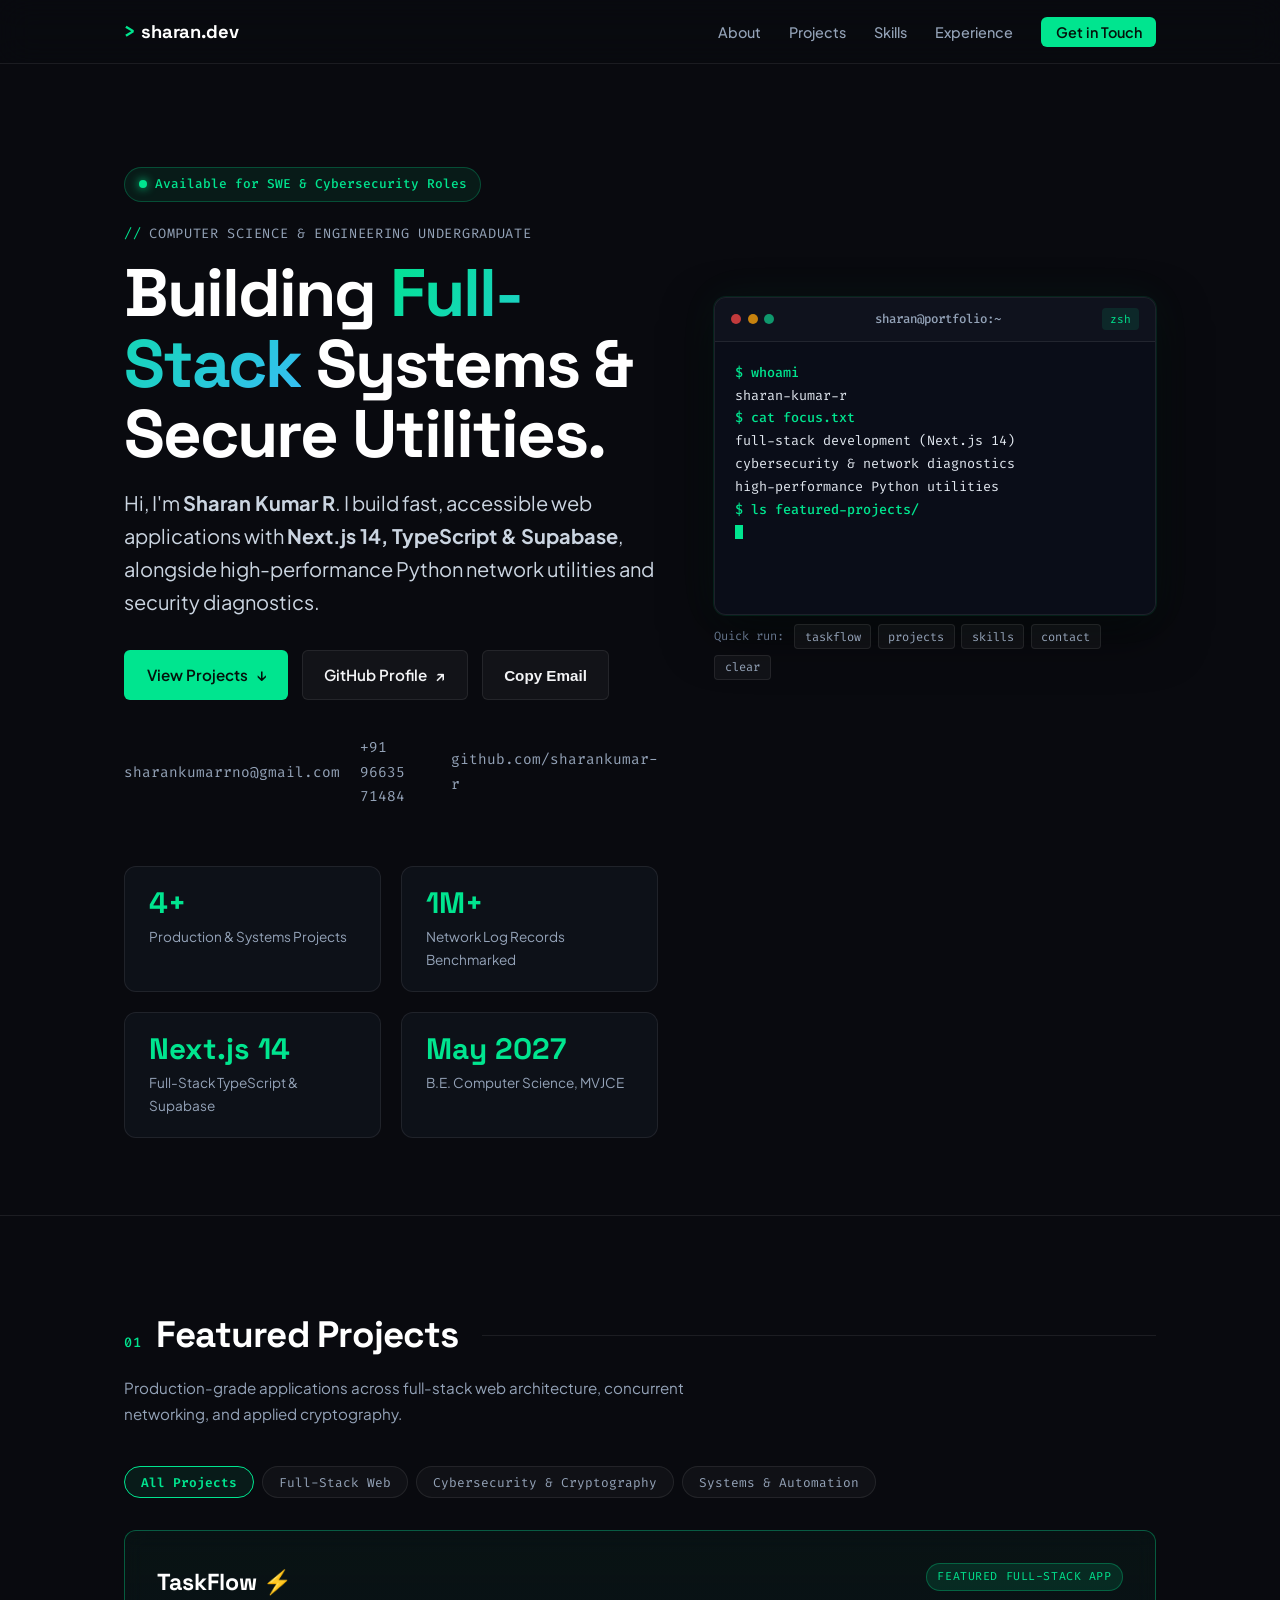
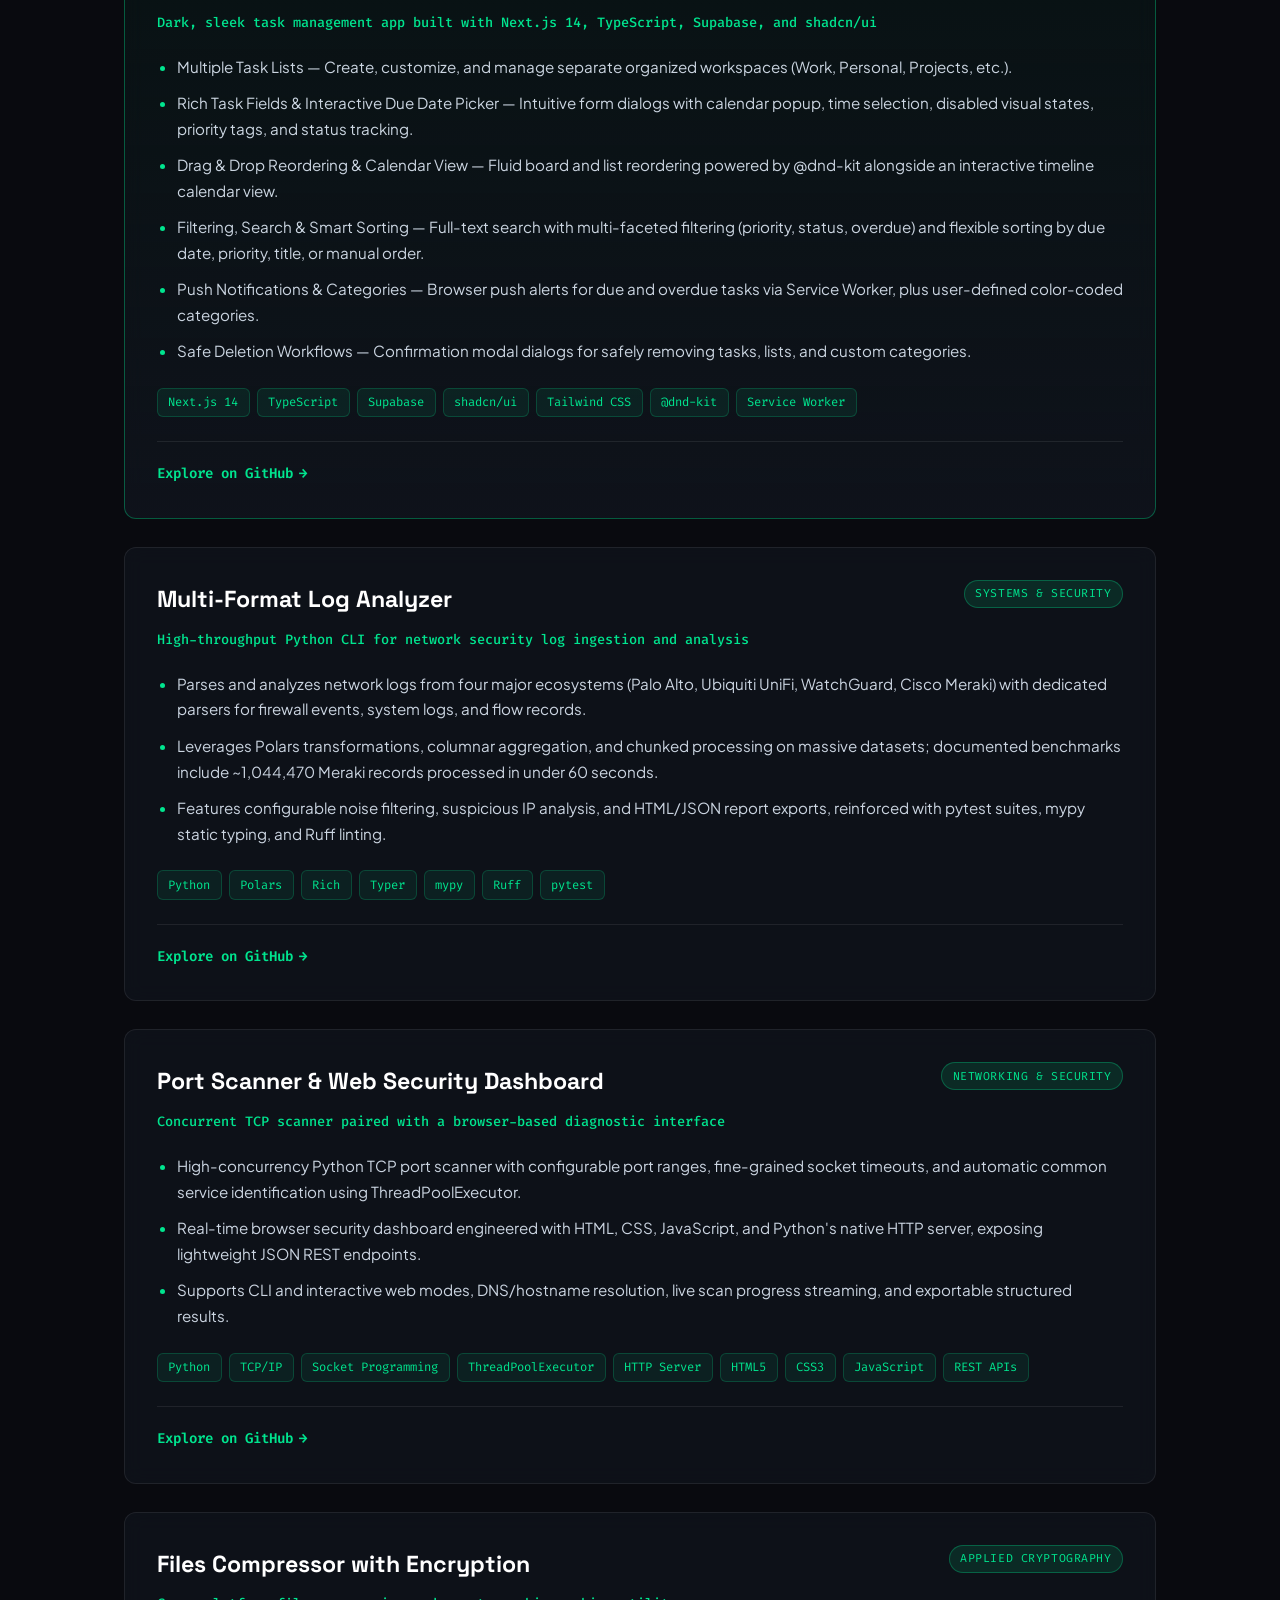
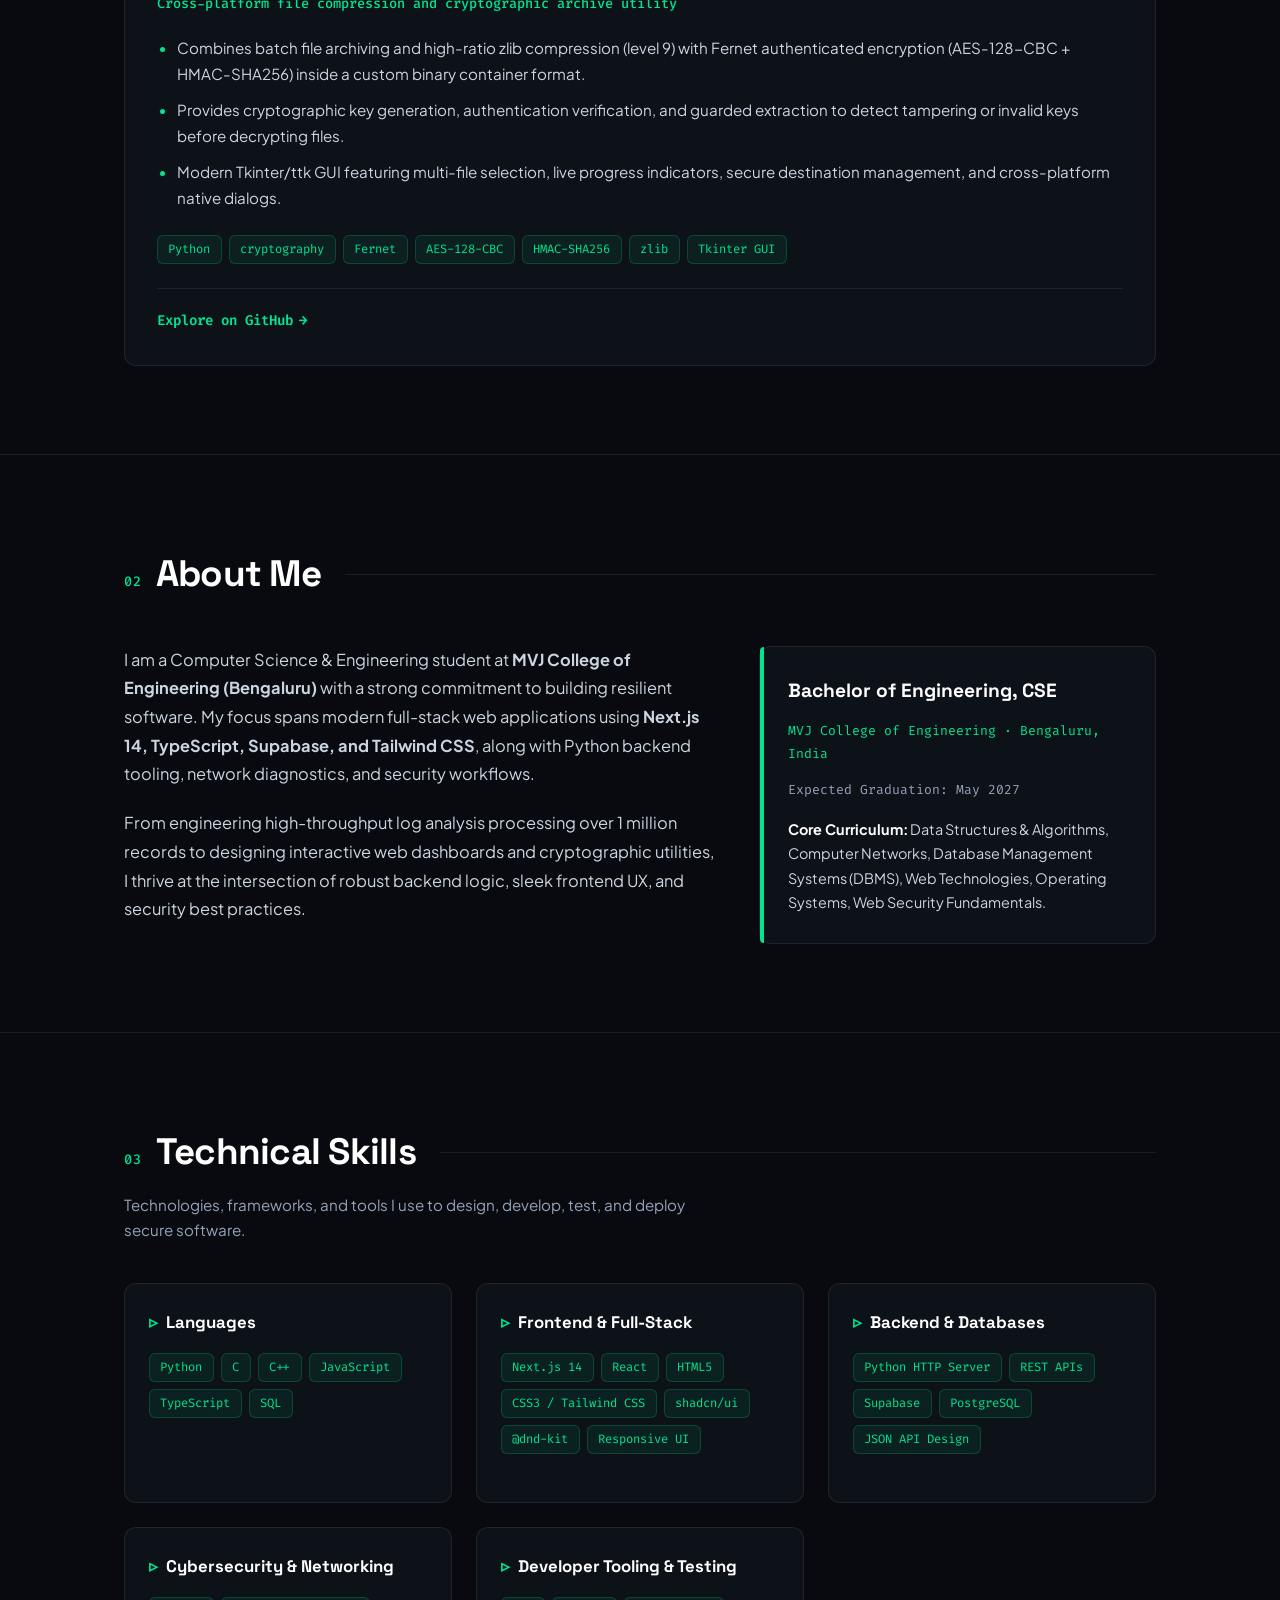
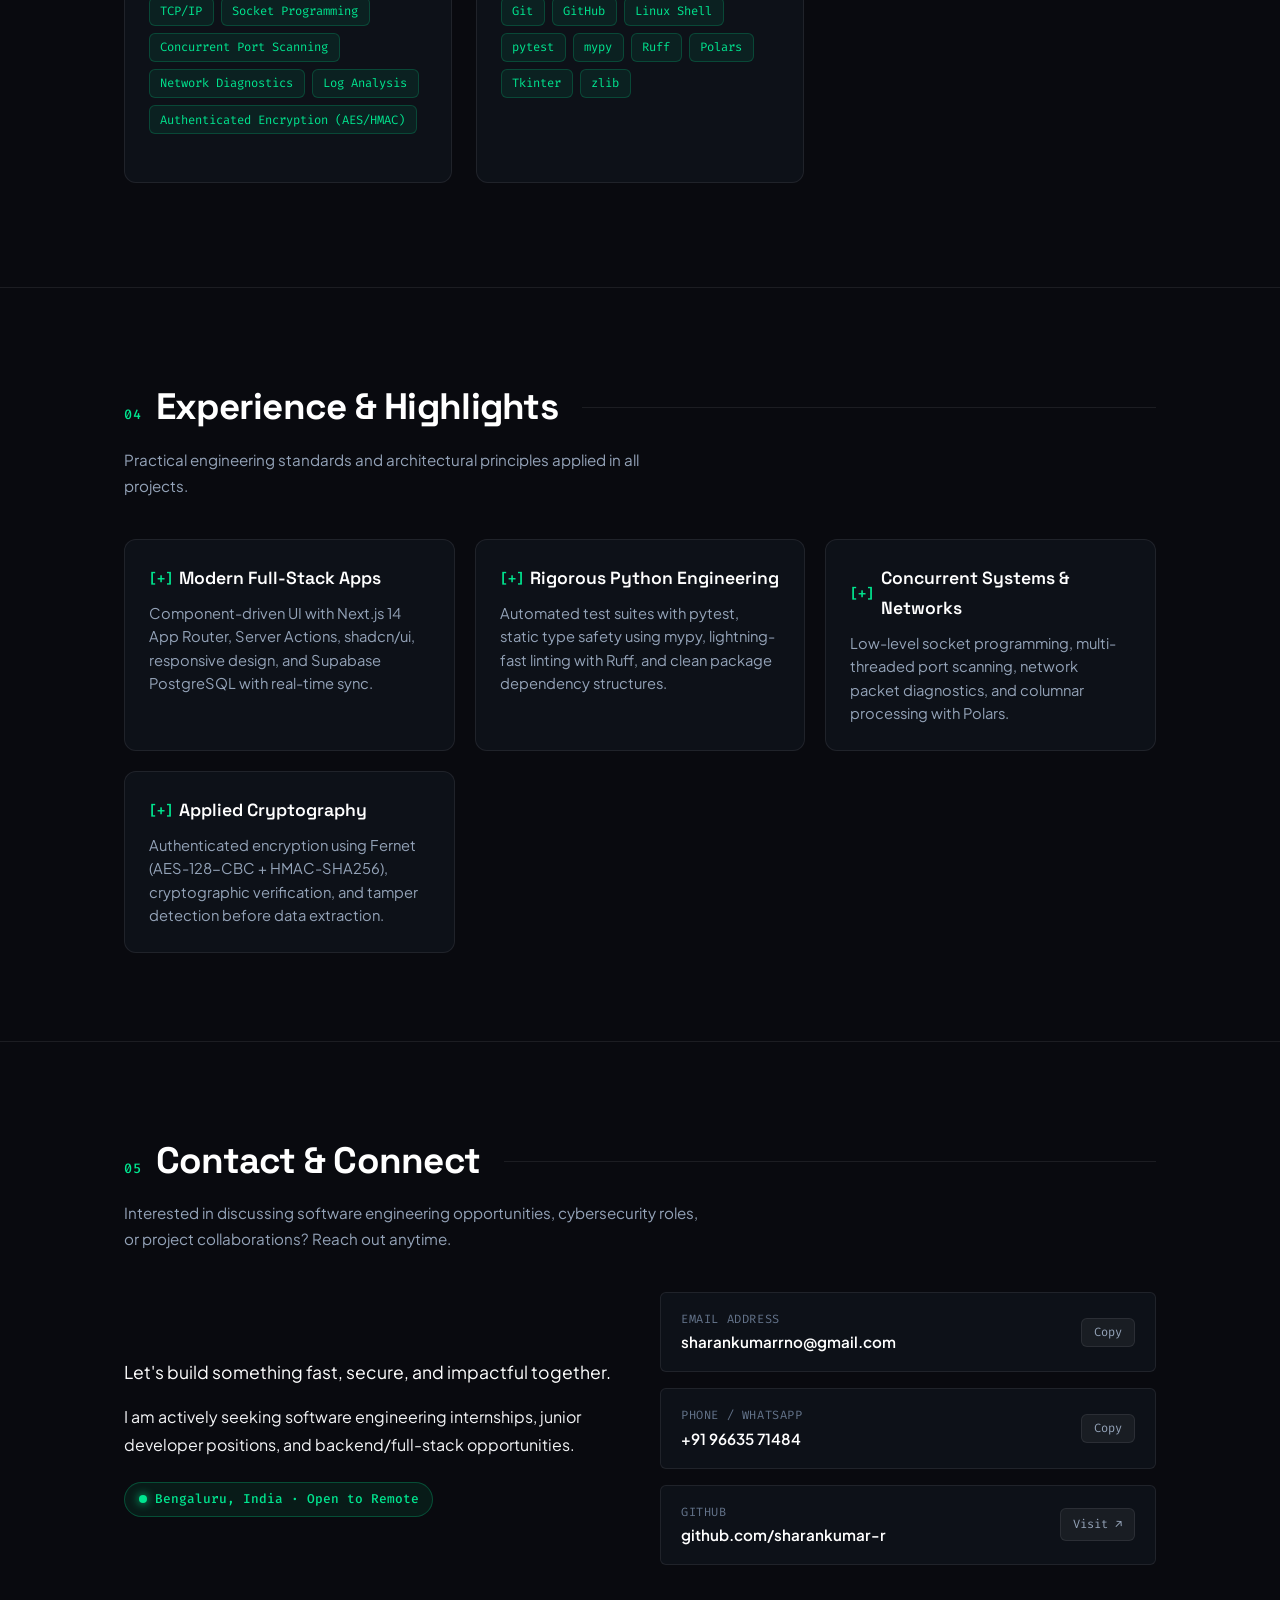
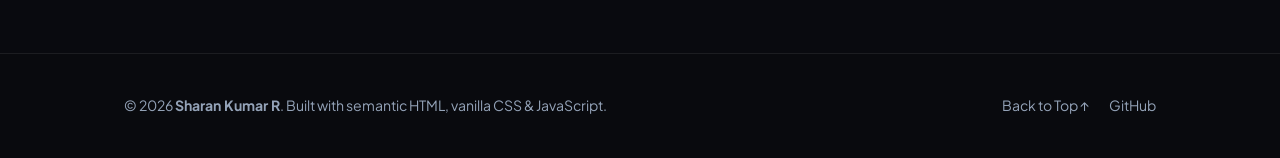
==== commit 2bd12e09: "Switch to natural first-person voice and streamline repository files" ====
--- a/index.html
+++ b/index.html
@@ -4,7 +4,7 @@
   <meta charset="utf-8">
   <meta name="viewport" content="width=device-width, initial-scale=1, viewport-fit=cover">
   <title>Sharan Kumar R — Full-Stack Developer & Cybersecurity</title>
-  <meta name="description" content="Portfolio of Sharan Kumar R, Computer Science & Engineering undergraduate building modern full-stack web applications, Python backend utilities, and cybersecurity tools.">
+  <meta name="description" content="Personal developer portfolio of Sharan Kumar R — building modern full-stack web applications with Next.js 14, TypeScript & Supabase, high-performance Python utilities, and cybersecurity tools.">
   <meta name="color-scheme" content="dark">
   <meta property="og:title" content="Sharan Kumar R — Portfolio">
   <meta property="og:description" content="Full-Stack Development & Cybersecurity: Next.js 14, Python, Supabase, Networking, and Cryptography.">
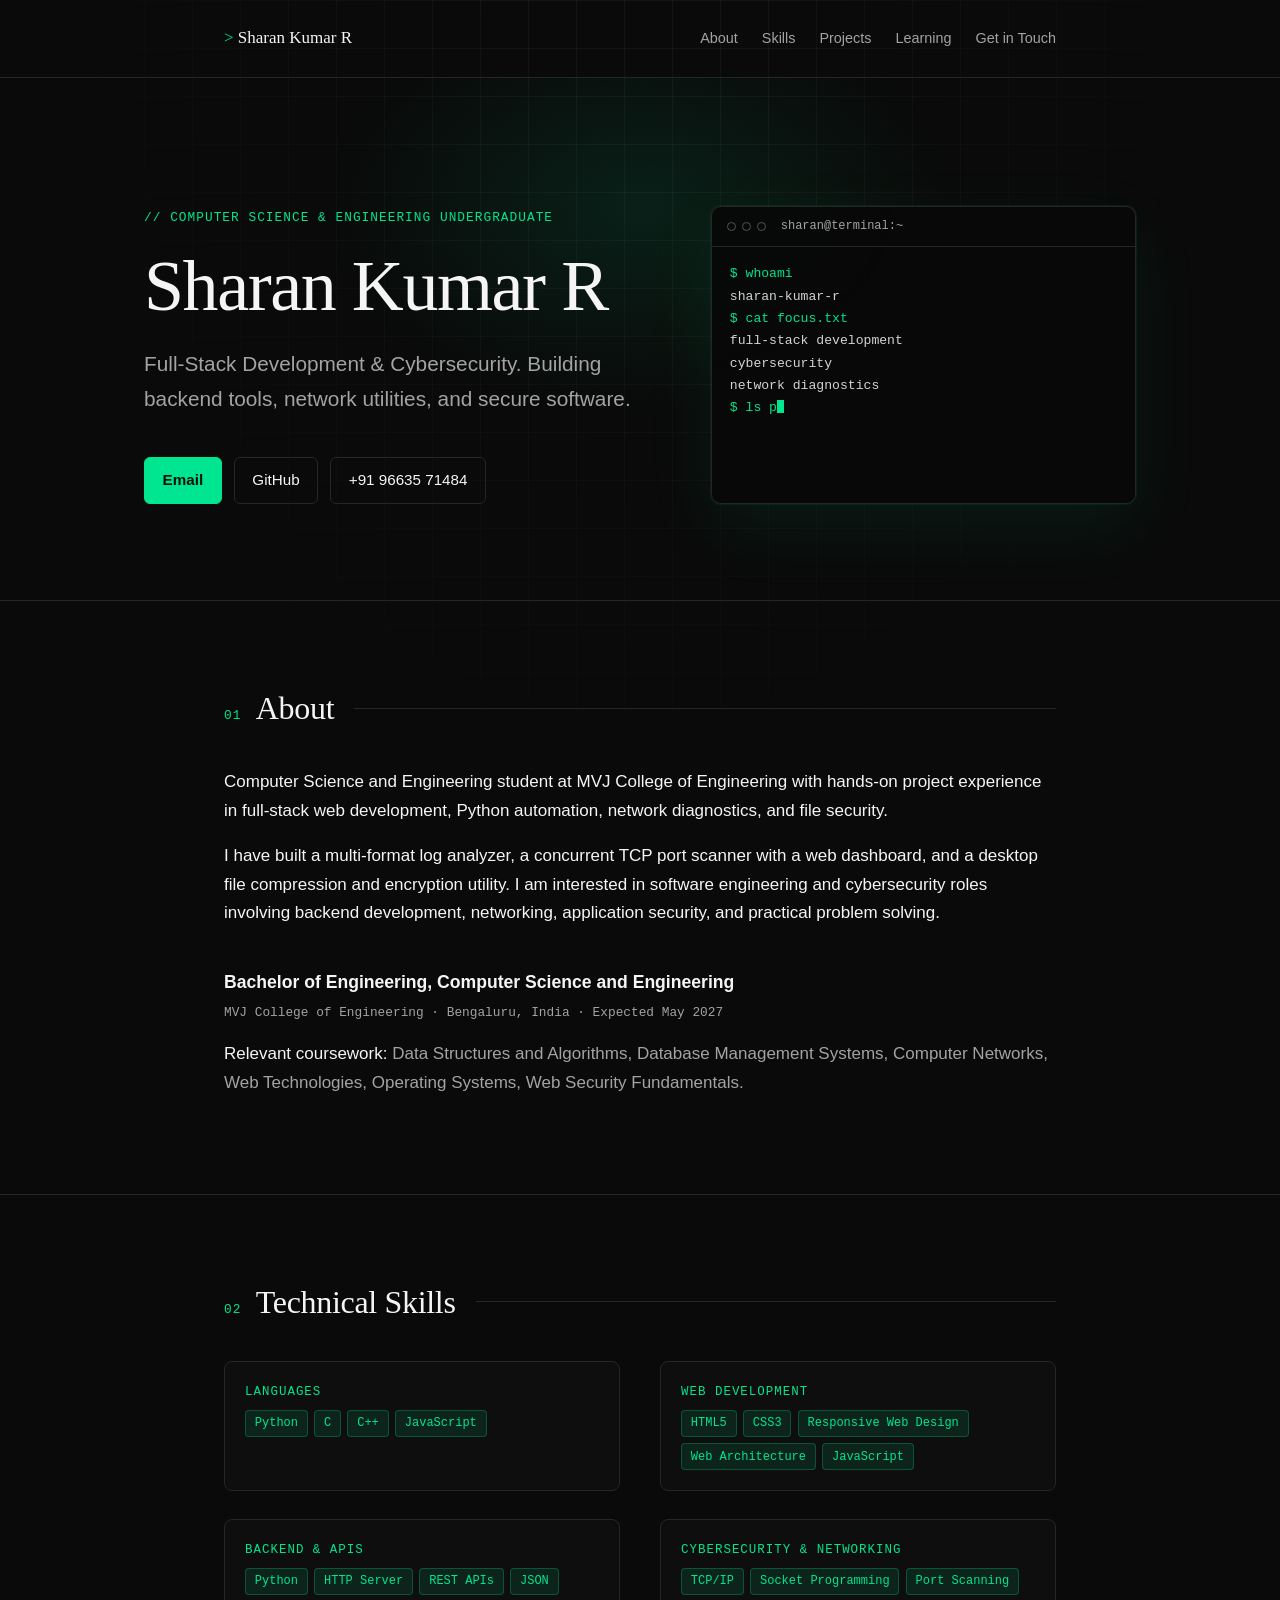
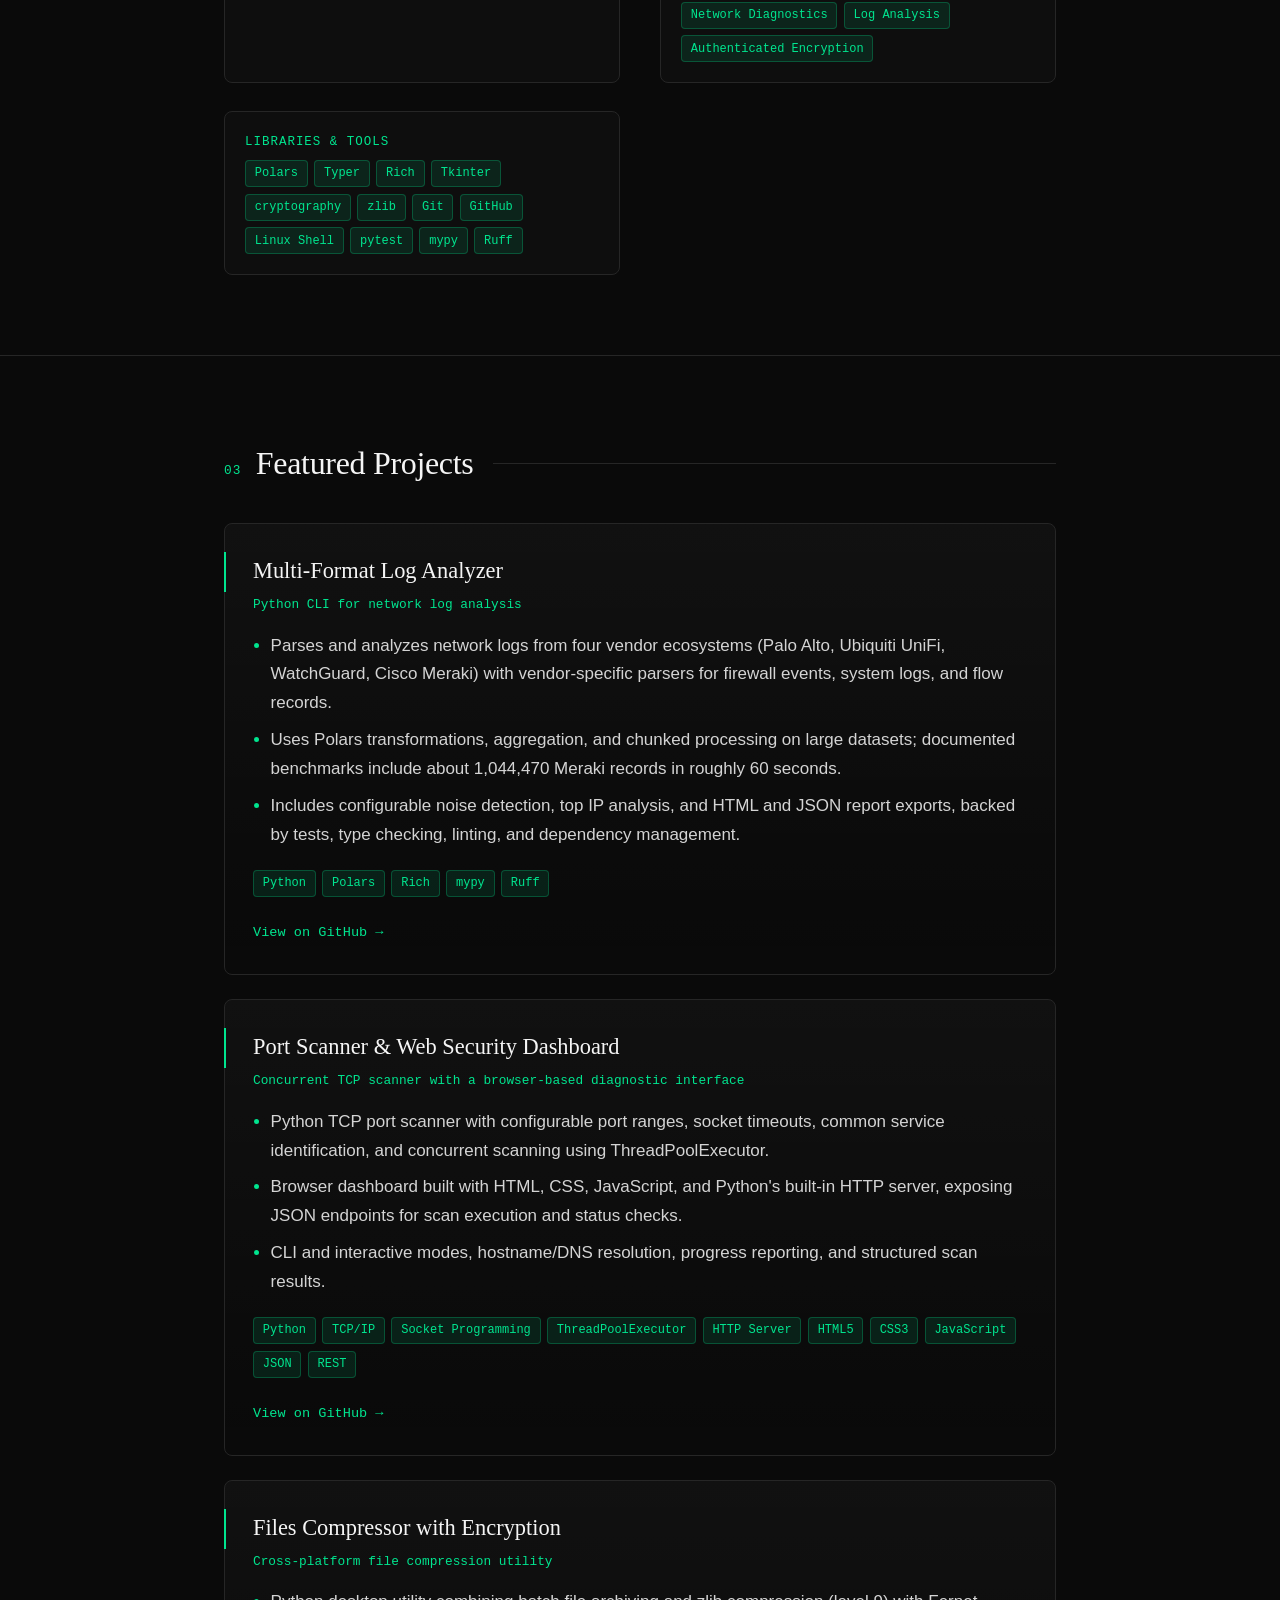
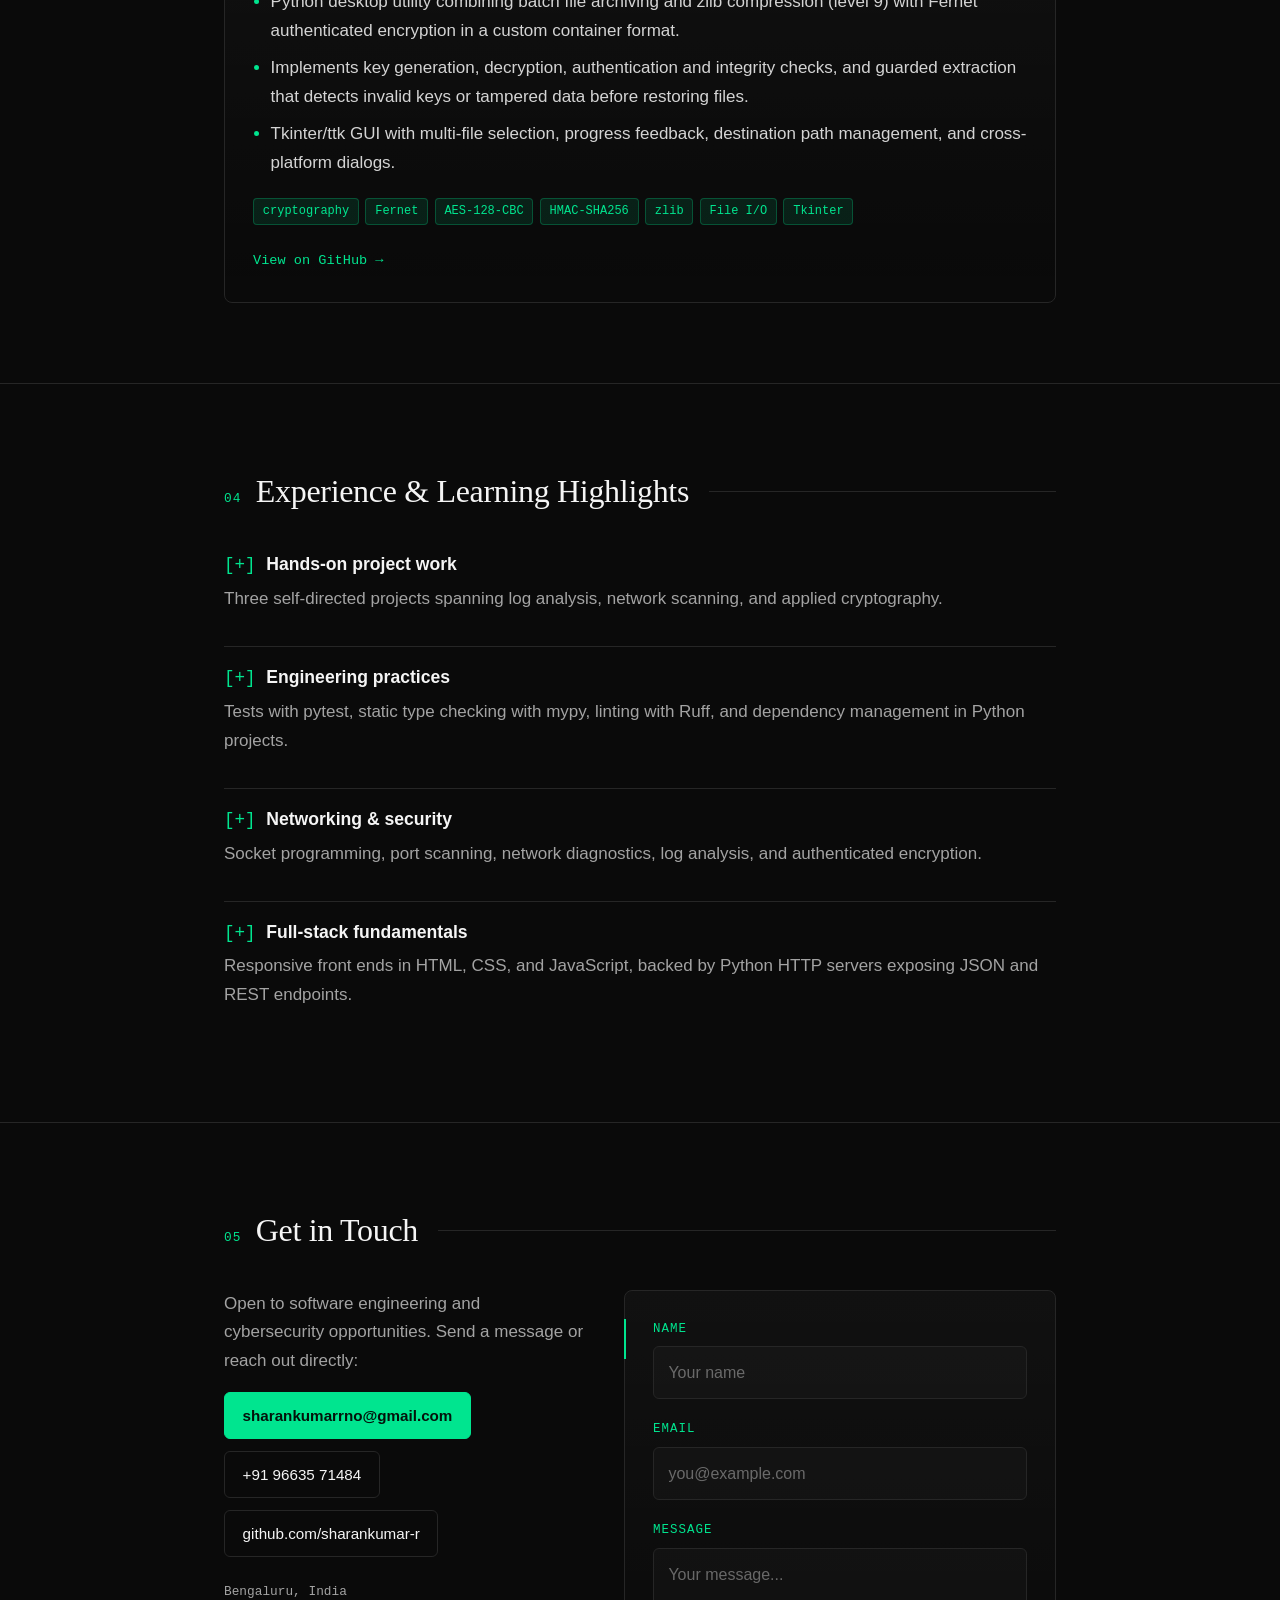
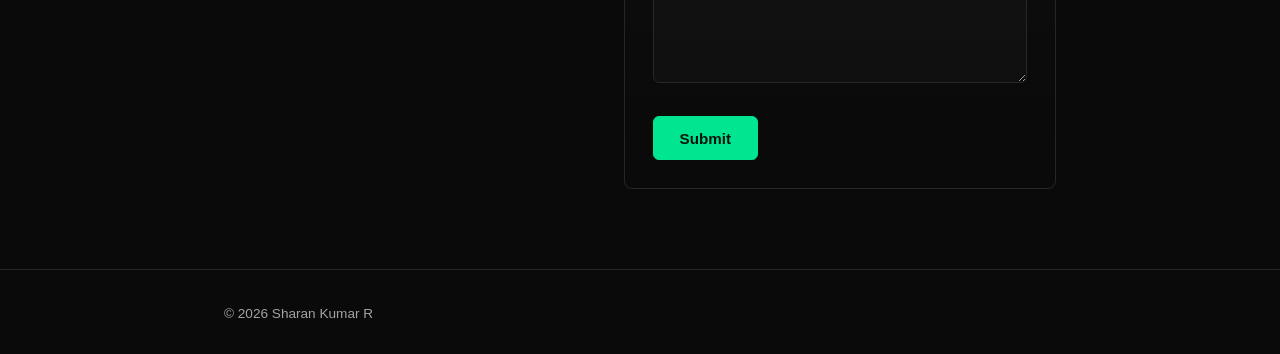
==== commit 2cb0af95: "Add Web3Forms Get in Touch contact form and streamline repo" ====
--- a/index.html
+++ b/index.html
@@ -1,308 +1,337 @@
 <!DOCTYPE html>
 <html lang="en">
 <head>
-  <meta charset="utf-8">
-  <meta name="viewport" content="width=device-width, initial-scale=1, viewport-fit=cover">
-  <title>Sharan Kumar R — Full-Stack Developer & Cybersecurity</title>
-  <meta name="description" content="Personal developer portfolio of Sharan Kumar R — building modern full-stack web applications with Next.js 14, TypeScript & Supabase, high-performance Python utilities, and cybersecurity tools.">
-  <meta name="color-scheme" content="dark">
-  <meta property="og:title" content="Sharan Kumar R — Portfolio">
-  <meta property="og:description" content="Full-Stack Development & Cybersecurity: Next.js 14, Python, Supabase, Networking, and Cryptography.">
-  <meta property="og:type" content="website">
-
-  <!-- Google Fonts Preconnect -->
-  <link rel="preconnect" href="https://fonts.googleapis.com">
-  <link rel="preconnect" href="https://fonts.gstatic.com" crossorigin>
-  <link href="https://fonts.googleapis.com/css2?family=Fira+Code:wght@400;500;600&family=Plus+Jakarta+Sans:wght@300;400;500;600;700;800&family=Space+Grotesk:wght@500;600;700&display=swap" rel="stylesheet">
-
-  <link rel="stylesheet" href="style.css">
+<meta charset="utf-8">
+<meta name="viewport" content="width=device-width, initial-scale=1, viewport-fit=cover">
+<title>Sharan Kumar R — Computer Science Student</title>
+<meta name="description" content="Portfolio of Sharan Kumar R, Computer Science & Engineering undergraduate focused on full-stack development and cybersecurity.">
+<meta name="color-scheme" content="dark">
+<style>
+:root{
+  --bg:#0a0a0a; --fg:#f5f5f5; --muted:#a3a3a3; --border:#262626; --border-hover:#525252;--accent:#00e58f;--accent-dim:rgba(0,229,143,.1);
+  --serif:Georgia,"Times New Roman",serif;
+  --sans:-apple-system,BlinkMacSystemFont,"Segoe UI",Roboto,Helvetica,Arial,sans-serif;
+  --mono:ui-monospace,SFMono-Regular,Menlo,Consolas,monospace;
+  --wrap:880px;
+  box-sizing:border-box;
+  padding-top:env(safe-area-inset-top,0px);
+  padding-bottom:env(safe-area-inset-bottom,0px);
+}
+*,*::before,*::after{box-sizing:inherit}
+html{scroll-behavior:smooth;scroll-padding-top:2rem;background:var(--bg)}
+body{margin:0;background:var(--bg);color:var(--fg);font:1.0625rem/1.7 var(--sans);-webkit-font-smoothing:antialiased}
+@media (prefers-reduced-motion:reduce){html{scroll-behavior:auto}*{transition:none!important}}
+a{color:inherit;text-decoration-color:var(--border-hover);text-underline-offset:.25em;transition:text-decoration-color .2s,color .2s}
+a:hover{text-decoration-color:var(--fg)}
+:focus-visible{outline:2px solid var(--fg);outline-offset:3px}
+.skip{position:absolute;left:-999px;top:0;background:var(--fg);color:var(--bg);padding:.5rem 1rem}
+.skip:focus{left:1rem;top:1rem;z-index:10}
+.wrap{max-width:var(--wrap);margin:0 auto;padding:0 1.5rem}
+header.top{padding:1.5rem 0;border-bottom:1px solid var(--border)}
+header.top .wrap{display:flex;justify-content:space-between;align-items:center;gap:1rem;flex-wrap:wrap}
+.brand{font-family:var(--serif);text-decoration:none}
+nav ul{display:flex;gap:1.5rem;list-style:none;margin:0;padding:0;flex-wrap:wrap}
+nav a{color:var(--muted);text-decoration:none;font-size:.9rem}
+nav a:hover{color:var(--fg)}
+.hero{padding:clamp(4rem,12vw,8rem) 0 clamp(3rem,8vw,6rem)}
+.eyebrow{font-family:var(--mono);font-size:.8rem;letter-spacing:.08em;text-transform:uppercase;color:var(--muted);margin:0 0 1.25rem}
+h1{font-family:var(--serif);font-weight:400;font-size:clamp(2.5rem,8vw,4.5rem);line-height:1.08;letter-spacing:-.02em;margin:0 0 1.25rem}
+.lead{font-size:clamp(1.1rem,2.5vw,1.3rem);color:var(--muted);margin:0 0 2.5rem;max-width:34em}
+.links{display:flex;flex-wrap:wrap;gap:.75rem;list-style:none;margin:0;padding:0}
+.links a{display:inline-block;padding:.6rem 1.1rem;border:1px solid var(--border);border-radius:6px;text-decoration:none;font-size:.95rem;transition:border-color .2s}
+.links a:hover{border-color:var(--border-hover)}
+section{padding:clamp(3rem,7vw,5rem) 0;border-top:1px solid var(--border)}
+h2{font-family:var(--serif);font-weight:400;font-size:clamp(1.6rem,4vw,2rem);margin:0 0 2rem;letter-spacing:-.01em}
+h3{font-size:1.1rem;font-weight:600;margin:0 0 .25rem}
+p{margin:0 0 1rem}
+.muted{color:var(--muted)}
+.meta{font-family:var(--mono);font-size:.8rem;color:var(--muted)}
+.edu{margin-top:2.5rem}
+.skills{display:grid;gap:1.75rem 2.5rem;grid-template-columns:repeat(auto-fit,minmax(260px,1fr));margin:0}
+.skills dt{font-family:var(--mono);font-size:.78rem;letter-spacing:.08em;text-transform:uppercase;color:var(--muted);margin-bottom:.4rem}
+.skills dd{margin:0}
+.projects{display:grid;gap:1.5rem}
+.card{border:1px solid var(--border);border-radius:8px;padding:1.75rem;transition:border-color .2s}
+.card:hover,.card:focus-within{border-color:var(--border-hover)}
+.card h3{font-family:var(--serif);font-weight:400;font-size:1.4rem}
+.card .sub{color:var(--muted);margin:0 0 1rem;font-size:.95rem}
+.card ul.points{margin:0 0 1.25rem;padding-left:1.1rem;color:#d4d4d4}
+.card ul.points li{margin-bottom:.5rem}
+.tags{display:flex;flex-wrap:wrap;gap:.4rem;list-style:none;margin:0 0 1.25rem;padding:0}
+.tags li{border:1px solid var(--border);border-radius:4px;padding:.15rem .55rem;font-family:var(--mono);font-size:.75rem;color:var(--muted)}
+.card a.repo{font-size:.95rem}
+.highlights{list-style:none;margin:0;padding:0}
+.highlights li{padding:1rem 0;border-bottom:1px solid var(--border)}
+.highlights li:first-child{padding-top:0}
+.highlights li:last-child{border-bottom:0}
+footer{border-top:1px solid var(--border);padding:2rem 0;color:var(--muted);font-size:.85rem}
+@media (max-width:480px){.card{padding:1.25rem}nav ul{gap:1rem}}
+/* ---- Cyber theme ---- */
+body{background:transparent;counter-reset:s}
+body::before{content:"";position:fixed;inset:0;z-index:-1;pointer-events:none;background-image:linear-gradient(rgba(255,255,255,.04) 1px,transparent 1px),linear-gradient(90deg,rgba(255,255,255,.04) 1px,transparent 1px);background-size:48px 48px;-webkit-mask-image:radial-gradient(ellipse at 50% 0,#000 15%,transparent 70%);mask-image:radial-gradient(ellipse at 50% 0,#000 15%,transparent 70%)}
+::selection{background:var(--accent);color:#000}
+nav a:hover{color:var(--accent)}
+.brand::before{content:"> ";color:var(--accent)}
+.hero{position:relative;overflow:hidden}
+.hero::before{content:"";position:absolute;top:-80px;left:50%;width:640px;max-width:100%;height:420px;transform:translateX(-50%);background:radial-gradient(closest-side,var(--accent-dim),transparent);pointer-events:none;z-index:-1}
+.hero .wrap{max-width:1040px;display:grid;grid-template-columns:minmax(0,1.1fr) minmax(0,.9fr);gap:3rem;align-items:center}
+@media (max-width:860px){.hero .wrap{grid-template-columns:1fr}}
+.eyebrow{color:var(--accent)}
+.eyebrow::before{content:"// "}
+.links a:hover{border-color:var(--accent);color:var(--accent)}
+.links li:first-child a{background:var(--accent);border-color:var(--accent);color:#04120b;font-weight:600}
+.links li:first-child a:hover{background:transparent;color:var(--accent)}
+.term{border:1px solid var(--border);border-radius:10px;background:rgba(8,8,8,.9);box-shadow:0 0 0 1px rgba(0,229,143,.08),0 24px 70px rgba(0,229,143,.08);overflow:hidden;font-family:var(--mono);font-size:.82rem}
+.term-bar{display:flex;align-items:center;gap:.4rem;padding:.6rem .9rem;border-bottom:1px solid var(--border);color:var(--muted)}
+.term-bar i{width:9px;height:9px;border-radius:50%;border:1px solid var(--border-hover)}
+.term-bar b{margin-left:.5rem;font-weight:400;font-size:.75rem}
+.term pre{margin:0;padding:1rem 1.1rem;min-height:16rem;white-space:pre-wrap;color:#d4d4d4;line-height:1.7;font:inherit;line-height:1.7}
+.term .p,.term .ok{color:var(--accent)}
+.caret{display:inline-block;width:.55em;height:1em;background:var(--accent);vertical-align:-.15em;animation:blink 1s steps(2) infinite}
+@keyframes blink{50%{opacity:0}}
+@media (prefers-reduced-motion:reduce){.caret{animation:none}}
+section h2{display:flex;align-items:baseline}
+section h2::before{counter-increment:s;content:"0" counter(s);font-family:var(--mono);font-size:.8rem;color:var(--accent);margin-right:.9rem;letter-spacing:.08em}
+section h2::after{content:"";flex:1;height:1px;background:var(--border);margin-left:1.25rem;align-self:center}
+.skills>div{border:1px solid var(--border);border-radius:8px;padding:1.25rem;background:rgba(255,255,255,.02);transition:border-color .2s}
+.skills>div:hover{border-color:rgba(0,229,143,.4)}
+.skills dt{color:var(--accent)}
+.skills dd .tags{margin:0}
+.card{position:relative;background:linear-gradient(180deg,rgba(255,255,255,.03),transparent)}
+.card::before{content:"";position:absolute;left:-1px;top:1.75rem;width:2px;height:2.5rem;background:var(--accent)}
+.card:hover,.card:focus-within{border-color:rgba(0,229,143,.45);box-shadow:0 0 36px rgba(0,229,143,.08)}
+.card .sub{font-family:var(--mono);font-size:.8rem;color:var(--accent)}
+.card ul.points li::marker{color:var(--accent)}
+.tags li{color:var(--accent);border-color:rgba(0,229,143,.25);background:var(--accent-dim)}
+.card a.repo{color:var(--accent);text-decoration:none;font-family:var(--mono);font-size:.85rem}
+.card a.repo:hover{text-decoration:underline}
+.highlights h3::before{content:"[+] ";color:var(--accent);font-family:var(--mono);font-weight:400}
+.contact-layout{display:grid;grid-template-columns:1fr 1.2fr;gap:2.5rem;align-items:start}
+.contact-form{border:1px solid var(--border);border-radius:8px;padding:1.75rem;position:relative;background:linear-gradient(180deg,rgba(255,255,255,.03),transparent);transition:border-color .2s}
+.contact-form::before{content:"";position:absolute;left:-1px;top:1.75rem;width:2px;height:2.5rem;background:var(--accent)}
+.contact-form:hover,.contact-form:focus-within{border-color:rgba(0,229,143,.45);box-shadow:0 0 36px rgba(0,229,143,.08)}
+.form-group{margin-bottom:1.25rem}
+.form-group:last-of-type{margin-bottom:1.5rem}
+.form-group label{display:block;font-family:var(--mono);font-size:.78rem;letter-spacing:.08em;text-transform:uppercase;color:var(--accent);margin-bottom:.4rem}
+.form-group input,.form-group textarea{width:100%;box-sizing:border-box;padding:.75rem .9rem;background:rgba(255,255,255,.02);border:1px solid var(--border);border-radius:6px;color:var(--fg);font:inherit;font-size:1rem;transition:border-color .2s,box-shadow .2s;outline:none}
+.form-group input::placeholder,.form-group textarea::placeholder{color:var(--muted);opacity:.6}
+.form-group input:hover,.form-group textarea:hover{border-color:var(--border-hover)}
+.form-group input:focus,.form-group textarea:focus{border-color:var(--accent);box-shadow:0 0 0 1px var(--accent)}
+.form-group textarea{resize:vertical;min-height:110px}
+.form-btn{display:inline-block;padding:.7rem 1.6rem;background:var(--accent);border:1px solid var(--accent);border-radius:6px;color:#04120b;font-family:inherit;font-size:.95rem;font-weight:600;cursor:pointer;transition:background .2s,color .2s,border-color .2s;min-height:44px}
+.form-btn:hover{background:transparent;color:var(--accent)}
+.form-btn:focus-visible{outline:2px solid var(--accent);outline-offset:3px}
+@media (max-width:768px){.contact-layout{grid-template-columns:1fr;gap:2rem}}
+@media (max-width:480px){.contact-form{padding:1.25rem}.form-btn{width:100%}}
+</style>
 </head>
 <body>
-  <a class="skip" href="#main">Skip to content</a>
-
-  <!-- Header & Navigation -->
-  <header class="top">
-    <div class="wrap">
-      <a class="brand" href="#top">
-        <span class="prompt-prefix">&gt;</span>
-        <span>sharan.dev</span>
-      </a>
-      <nav aria-label="Primary Navigation">
-        <ul>
-          <li><a href="#about">About</a></li>
-          <li><a href="#projects">Projects</a></li>
-          <li><a href="#skills">Skills</a></li>
-          <li><a href="#learning">Experience</a></li>
-          <li><a href="#contact" class="nav-cta">Get in Touch</a></li>
-        </ul>
-      </nav>
-    </div>
-  </header>
-
-  <main id="main">
-    <!-- Hero Section -->
-    <div class="hero" id="top">
-      <div class="wrap">
-        <div class="hero-text">
-          <div class="status-pill">
-            <span class="status-dot"></span>
-            <span>Available for SWE &amp; Cybersecurity Roles</span>
-          </div>
-          <p class="eyebrow">Computer Science &amp; Engineering Undergraduate</p>
-          <h1>Building <span class="highlight-text">Full-Stack</span> Systems &amp; Secure Utilities.</h1>
-          <p class="lead">
-            Hi, I'm <strong>Sharan Kumar R</strong>. I build fast, accessible web applications with <strong>Next.js 14, TypeScript &amp; Supabase</strong>, alongside high-performance Python network utilities and security diagnostics.
-          </p>
-
-          <div class="hero-actions">
-            <a href="#projects" class="btn btn-primary">
-              <span>View Projects</span>
-              <span aria-hidden="true">↓</span>
-            </a>
-            <a href="https://github.com/sharankumar-r" target="_blank" rel="noopener noreferrer" class="btn btn-secondary">
-              <span>GitHub Profile</span>
-              <span aria-hidden="true">↗</span>
-            </a>
-            <button type="button" class="btn btn-secondary copy-email-btn" aria-label="Copy Email to clipboard">
-              <span>Copy Email</span>
-            </button>
-          </div>
-
-          <ul class="social-links" aria-label="Quick contact links">
+<a class="skip" href="#main">Skip to content</a>
+
+<header class="top">
+  <div class="wrap">
+    <a class="brand" href="#top">Sharan Kumar R</a>
+    <nav aria-label="Primary">
+      <ul>
+        <li><a href="#about">About</a></li>
+        <li><a href="#skills">Skills</a></li>
+        <li><a href="#projects">Projects</a></li>
+        <li><a href="#learning">Learning</a></li>
+        <li><a href="#contact">Get in Touch</a></li>
+      </ul>
+    </nav>
+  </div>
+</header>
+
+<main id="main">
+  <div class="hero" id="top">
+    <div class="wrap">
+      <div class="hero-text">
+      <p class="eyebrow">Computer Science &amp; Engineering Undergraduate</p>
+      <h1>Sharan Kumar R</h1>
+      <p class="lead">Full-Stack Development &amp; Cybersecurity. Building backend tools, network utilities, and secure software.</p>
+      <ul class="links" aria-label="Contact links">
+        <li><a href="mailto:sharankumarrno@gmail.com">Email</a></li>
+        <li><a href="https://github.com/sharankumar-r" rel="noopener">GitHub</a></li>
+        <li><a href="tel:+919663571484">+91 96635 71484</a></li>
+      </ul>
+      </div>
+      <div class="term" aria-hidden="true">
+        <div class="term-bar"><i></i><i></i><i></i><b>sharan@terminal:~</b></div>
+        <pre id="term-out"></pre>
+      </div>
+    </div>
+  </div>
+
+  <section id="about" aria-labelledby="about-h">
+    <div class="wrap">
+      <h2 id="about-h">About</h2>
+      <p>Computer Science and Engineering student at MVJ College of Engineering with hands-on project experience in full-stack web development, Python automation, network diagnostics, and file security.</p>
+      <p>I have built a multi-format log analyzer, a concurrent TCP port scanner with a web dashboard, and a desktop file compression and encryption utility. I am interested in software engineering and cybersecurity roles involving backend development, networking, application security, and practical problem solving.</p>
+
+      <div class="edu">
+        <h3>Bachelor of Engineering, Computer Science and Engineering</h3>
+        <p class="meta">MVJ College of Engineering · Bengaluru, India · Expected May 2027</p>
+        <p class="muted"><strong style="color:var(--fg);font-weight:500">Relevant coursework:</strong> Data Structures and Algorithms, Database Management Systems, Computer Networks, Web Technologies, Operating Systems, Web Security Fundamentals.</p>
+      </div>
+    </div>
+  </section>
+
+  <section id="skills" aria-labelledby="skills-h">
+    <div class="wrap">
+      <h2 id="skills-h">Technical Skills</h2>
+      <dl class="skills" id="skills-list"></dl>
+    </div>
+  </section>
+
+  <section id="projects" aria-labelledby="projects-h">
+    <div class="wrap">
+      <h2 id="projects-h">Featured Projects</h2>
+      <div class="projects" id="projects-list"></div>
+    </div>
+  </section>
+
+  <section id="learning" aria-labelledby="learning-h">
+    <div class="wrap">
+      <h2 id="learning-h">Experience &amp; Learning Highlights</h2>
+      <ul class="highlights">
+        <li><h3>Hands-on project work</h3><p class="muted">Three self-directed projects spanning log analysis, network scanning, and applied cryptography.</p></li>
+        <li><h3>Engineering practices</h3><p class="muted">Tests with pytest, static type checking with mypy, linting with Ruff, and dependency management in Python projects.</p></li>
+        <li><h3>Networking &amp; security</h3><p class="muted">Socket programming, port scanning, network diagnostics, log analysis, and authenticated encryption.</p></li>
+        <li><h3>Full-stack fundamentals</h3><p class="muted">Responsive front ends in HTML, CSS, and JavaScript, backed by Python HTTP servers exposing JSON and REST endpoints.</p></li>
+      </ul>
+    </div>
+  </section>
+
+  <section id="contact" aria-labelledby="contact-h">
+    <div class="wrap">
+      <h2 id="contact-h">Get in Touch</h2>
+      <div class="contact-layout">
+        <div class="contact-info">
+          <p class="muted">Open to software engineering and cybersecurity opportunities. Send a message or reach out directly:</p>
+          <ul class="links">
             <li><a href="mailto:sharankumarrno@gmail.com">sharankumarrno@gmail.com</a></li>
             <li><a href="tel:+919663571484">+91 96635 71484</a></li>
-            <li><a href="https://github.com/sharankumar-r" target="_blank" rel="noopener">github.com/sharankumar-r</a></li>
+            <li><a href="https://github.com/sharankumar-r" rel="noopener">github.com/sharankumar-r</a></li>
           </ul>
+          <p class="meta" style="margin-top:1.5rem">Bengaluru, India</p>
         </div>
-
-        <!-- Interactive Terminal Simulator -->
-        <div class="term-container">
-          <div class="term" aria-label="Interactive Terminal Simulator">
-            <div class="term-bar">
-              <div class="term-dots">
-                <i></i><i></i><i></i>
-              </div>
-              <span class="term-title">sharan@portfolio:~</span>
-              <span class="term-badge">zsh</span>
-            </div>
-            <pre id="term-out" tabindex="0"></pre>
+        <form class="contact-form" action="https://api.web3forms.com/submit" method="POST">
+          <input type="hidden" name="access_key" value="c12fb24e-2b68-4c49-a858-00ca944a3c13">
+          <div class="form-group">
+            <label for="contact-name">Name</label>
+            <input type="text" id="contact-name" name="name" placeholder="Your name" required>
           </div>
-          <div class="term-shortcuts">
-            <span>Quick run:</span>
-            <button type="button" class="term-btn" data-cmd="taskflow">taskflow</button>
-            <button type="button" class="term-btn" data-cmd="projects">projects</button>
-            <button type="button" class="term-btn" data-cmd="skills">skills</button>
-            <button type="button" class="term-btn" data-cmd="contact">contact</button>
-            <button type="button" class="term-btn" data-cmd="clear">clear</button>
+          <div class="form-group">
+            <label for="contact-email">Email</label>
+            <input type="email" id="contact-email" name="email" placeholder="you@example.com" required>
           </div>
-        </div>
+          <div class="form-group">
+            <label for="contact-message">Message</label>
+            <textarea id="contact-message" name="message" rows="4" placeholder="Your message..." required></textarea>
+          </div>
+          <button type="submit" class="form-btn">Submit</button>
+        </form>
       </div>
-
-      <!-- Quick Metrics Grid -->
-      <div class="wrap">
-        <div class="stats-grid">
-          <div class="stat-card">
-            <div class="stat-value">4+</div>
-            <div class="stat-label">Production &amp; Systems Projects</div>
-          </div>
-          <div class="stat-card">
-            <div class="stat-value">1M+</div>
-            <div class="stat-label">Network Log Records Benchmarked</div>
-          </div>
-          <div class="stat-card">
-            <div class="stat-value">Next.js 14</div>
-            <div class="stat-label">Full-Stack TypeScript &amp; Supabase</div>
-          </div>
-          <div class="stat-card">
-            <div class="stat-value">May 2027</div>
-            <div class="stat-label">B.E. Computer Science, MVJCE</div>
-          </div>
-        </div>
-      </div>
-    </div>
-
-    <!-- Featured Projects Section -->
-    <section id="projects" aria-labelledby="projects-h">
-      <div class="wrap">
-        <div class="section-head">
-          <h2 id="projects-h">
-            <span class="sec-num">01</span>
-            <span>Featured Projects</span>
-            <span class="sec-rule"></span>
-          </h2>
-          <p class="section-desc">Production-grade applications across full-stack web architecture, concurrent networking, and applied cryptography.</p>
-        </div>
-
-        <!-- Project Filtering Tabs -->
-        <div class="project-filters" role="group" aria-label="Filter projects by category">
-          <button type="button" class="filter-btn active" data-filter="all">All Projects</button>
-          <button type="button" class="filter-btn" data-filter="fullstack">Full-Stack Web</button>
-          <button type="button" class="filter-btn" data-filter="cybersecurity">Cybersecurity &amp; Cryptography</button>
-          <button type="button" class="filter-btn" data-filter="systems">Systems &amp; Automation</button>
-        </div>
-
-        <div class="projects-grid" id="projects-list"></div>
-      </div>
-    </section>
-
-    <!-- About Section -->
-    <section id="about" aria-labelledby="about-h">
-      <div class="wrap">
-        <div class="section-head">
-          <h2 id="about-h">
-            <span class="sec-num">02</span>
-            <span>About Me</span>
-            <span class="sec-rule"></span>
-          </h2>
-        </div>
-
-        <div class="about-grid">
-          <div class="about-text">
-            <p>
-              I am a Computer Science &amp; Engineering student at <strong>MVJ College of Engineering (Bengaluru)</strong> with a strong commitment to building resilient software. My focus spans modern full-stack web applications using <strong>Next.js 14, TypeScript, Supabase, and Tailwind CSS</strong>, along with Python backend tooling, network diagnostics, and security workflows.
-            </p>
-            <p>
-              From engineering high-throughput log analysis processing over 1 million records to designing interactive web dashboards and cryptographic utilities, I thrive at the intersection of robust backend logic, sleek frontend UX, and security best practices.
-            </p>
-          </div>
-
-          <div class="edu-card">
-            <h3>Bachelor of Engineering, CSE</h3>
-            <p class="meta">MVJ College of Engineering · Bengaluru, India</p>
-            <p class="meta" style="color:var(--muted)">Expected Graduation: May 2027</p>
-            <p style="font-size:0.9rem; color:#cbd5e1; margin-top:1rem; margin-bottom:0">
-              <strong style="color:var(--fg-bright)">Core Curriculum:</strong> Data Structures &amp; Algorithms, Computer Networks, Database Management Systems (DBMS), Web Technologies, Operating Systems, Web Security Fundamentals.
-            </p>
-          </div>
-        </div>
-      </div>
-    </section>
-
-    <!-- Technical Skills Section -->
-    <section id="skills" aria-labelledby="skills-h">
-      <div class="wrap">
-        <div class="section-head">
-          <h2 id="skills-h">
-            <span class="sec-num">03</span>
-            <span>Technical Skills</span>
-            <span class="sec-rule"></span>
-          </h2>
-          <p class="section-desc">Technologies, frameworks, and tools I use to design, develop, test, and deploy secure software.</p>
-        </div>
-        <dl class="skills-grid" id="skills-list"></dl>
-      </div>
-    </section>
-
-    <!-- Experience & Highlights Section -->
-    <section id="learning" aria-labelledby="learning-h">
-      <div class="wrap">
-        <div class="section-head">
-          <h2 id="learning-h">
-            <span class="sec-num">04</span>
-            <span>Experience &amp; Highlights</span>
-            <span class="sec-rule"></span>
-          </h2>
-          <p class="section-desc">Practical engineering standards and architectural principles applied in all projects.</p>
-        </div>
-
-        <div class="highlights-grid">
-          <div class="highlight-box">
-            <h3>Modern Full-Stack Apps</h3>
-            <p>Component-driven UI with Next.js 14 App Router, Server Actions, shadcn/ui, responsive design, and Supabase PostgreSQL with real-time sync.</p>
-          </div>
-          <div class="highlight-box">
-            <h3>Rigorous Python Engineering</h3>
-            <p>Automated test suites with pytest, static type safety using mypy, lightning-fast linting with Ruff, and clean package dependency structures.</p>
-          </div>
-          <div class="highlight-box">
-            <h3>Concurrent Systems &amp; Networks</h3>
-            <p>Low-level socket programming, multi-threaded port scanning, network packet diagnostics, and columnar processing with Polars.</p>
-          </div>
-          <div class="highlight-box">
-            <h3>Applied Cryptography</h3>
-            <p>Authenticated encryption using Fernet (AES-128-CBC + HMAC-SHA256), cryptographic verification, and tamper detection before data extraction.</p>
-          </div>
-        </div>
-      </div>
-    </section>
-
-    <!-- Contact Section -->
-    <section id="contact" aria-labelledby="contact-h">
-      <div class="wrap">
-        <div class="section-head">
-          <h2 id="contact-h">
-            <span class="sec-num">05</span>
-            <span>Contact &amp; Connect</span>
-            <span class="sec-rule"></span>
-          </h2>
-          <p class="section-desc">Interested in discussing software engineering opportunities, cybersecurity roles, or project collaborations? Reach out anytime.</p>
-        </div>
-
-        <div class="contact-container">
-          <div>
-            <p style="font-size:1.1rem; color:var(--fg-bright); margin-bottom:1rem">
-              Let's build something fast, secure, and impactful together.
-            </p>
-            <p class="muted">
-              I am actively seeking software engineering internships, junior developer positions, and backend/full-stack opportunities.
-            </p>
-            <div style="margin-top:1.5rem">
-              <span class="status-pill" style="margin:0">
-                <span class="status-dot"></span>
-                <span>Bengaluru, India · Open to Remote</span>
-              </span>
-            </div>
-          </div>
-
-          <div class="contact-card-list">
-            <div class="contact-item">
-              <div class="contact-item-left">
-                <span class="contact-item-label">Email Address</span>
-                <a href="mailto:sharankumarrno@gmail.com" class="contact-item-val">sharankumarrno@gmail.com</a>
-              </div>
-              <button type="button" class="copy-btn copy-email-btn" aria-label="Copy Email">Copy</button>
-            </div>
-
-            <div class="contact-item">
-              <div class="contact-item-left">
-                <span class="contact-item-label">Phone / WhatsApp</span>
-                <a href="tel:+919663571484" class="contact-item-val">+91 96635 71484</a>
-              </div>
-              <button type="button" class="copy-btn copy-phone-btn" aria-label="Copy Phone">Copy</button>
-            </div>
-
-            <div class="contact-item">
-              <div class="contact-item-left">
-                <span class="contact-item-label">GitHub</span>
-                <a href="https://github.com/sharankumar-r" target="_blank" rel="noopener noreferrer" class="contact-item-val">github.com/sharankumar-r</a>
-              </div>
-              <a href="https://github.com/sharankumar-r" target="_blank" rel="noopener noreferrer" class="copy-btn">Visit ↗</a>
-            </div>
-          </div>
-        </div>
-      </div>
-    </section>
-  </main>
-
-  <!-- Footer -->
-  <footer>
-    <div class="wrap">
-      <div>
-        © <span id="year">2026</span> <strong>Sharan Kumar R</strong>. Built with semantic HTML, vanilla CSS &amp; JavaScript.
-      </div>
-      <ul class="footer-nav">
-        <li><a href="#top">Back to Top ↑</a></li>
-        <li><a href="https://github.com/sharankumar-r" target="_blank" rel="noopener noreferrer">GitHub</a></li>
-      </ul>
-    </div>
-  </footer>
-
-  <noscript>
-    <div class="wrap" style="padding: 2rem 0;">
-      <p class="muted">Skills and dynamic features require JavaScript. Explore all source repositories directly on <a href="https://github.com/sharankumar-r" style="color:var(--accent)">GitHub: github.com/sharankumar-r</a>.</p>
-    </div>
-  </noscript>
-
-  <script src="script.js"></script>
+    </div>
+  </section>
+</main>
+
+<footer>
+  <div class="wrap">© <span id="year">2026</span> Sharan Kumar R</div>
+</footer>
+
+<noscript><div class="wrap" style="padding-bottom:2rem"><p class="muted">Skills and projects require JavaScript. See GitHub: <a href="https://github.com/sharankumar-r">github.com/sharankumar-r</a>.</p></div></noscript>
+
+<script>
+/* ---------- Content: edit here ---------- */
+const GITHUB = "https://github.com/sharankumar-r";
+
+const skills = [
+  ["Languages", ["Python", "C", "C++", "JavaScript"]],
+  ["Web Development", ["HTML5", "CSS3", "Responsive Web Design", "Web Architecture", "JavaScript"]],
+  ["Backend & APIs", ["Python", "HTTP Server", "REST APIs", "JSON"]],
+  ["Cybersecurity & Networking", ["TCP/IP", "Socket Programming", "Port Scanning", "Network Diagnostics", "Log Analysis", "Authenticated Encryption"]],
+  ["Libraries & Tools", ["Polars", "Typer", "Rich", "Tkinter", "cryptography", "zlib", "Git", "GitHub", "Linux Shell", "pytest", "mypy", "Ruff"]]
+];
+
+const projects = [
+  {
+    title: "Multi-Format Log Analyzer",
+    subtitle: "Python CLI for network log analysis",
+    points: [
+      "Parses and analyzes network logs from four vendor ecosystems (Palo Alto, Ubiquiti UniFi, WatchGuard, Cisco Meraki) with vendor-specific parsers for firewall events, system logs, and flow records.",
+      "Uses Polars transformations, aggregation, and chunked processing on large datasets; documented benchmarks include about 1,044,470 Meraki records in roughly 60 seconds.",
+      "Includes configurable noise detection, top IP analysis, and HTML and JSON report exports, backed by tests, type checking, linting, and dependency management."
+    ],
+    tech: ["Python", "Polars", "Rich", "mypy", "Ruff"],
+    url: GITHUB
+  },
+  {
+    title: "Port Scanner & Web Security Dashboard",
+    subtitle: "Concurrent TCP scanner with a browser-based diagnostic interface",
+    points: [
+      "Python TCP port scanner with configurable port ranges, socket timeouts, common service identification, and concurrent scanning using ThreadPoolExecutor.",
+      "Browser dashboard built with HTML, CSS, JavaScript, and Python's built-in HTTP server, exposing JSON endpoints for scan execution and status checks.",
+      "CLI and interactive modes, hostname/DNS resolution, progress reporting, and structured scan results."
+    ],
+    tech: ["Python", "TCP/IP", "Socket Programming", "ThreadPoolExecutor", "HTTP Server", "HTML5", "CSS3", "JavaScript", "JSON", "REST"],
+    url: GITHUB
+  },
+  {
+    title: "Files Compressor with Encryption",
+    subtitle: "Cross-platform file compression utility",
+    points: [
+      "Python desktop utility combining batch file archiving and zlib compression (level 9) with Fernet authenticated encryption in a custom container format.",
+      "Implements key generation, decryption, authentication and integrity checks, and guarded extraction that detects invalid keys or tampered data before restoring files.",
+      "Tkinter/ttk GUI with multi-file selection, progress feedback, destination path management, and cross-platform dialogs."
+    ],
+    tech: ["cryptography", "Fernet", "AES-128-CBC", "HMAC-SHA256", "zlib", "File I/O", "Tkinter"],
+    url: "https://github.com/sharankumar-r/Files-Encryption"
+  }
+];
+
+/* ---------- Rendering ---------- */
+const el = (tag, props = {}, children = []) => {
+  const n = Object.assign(document.createElement(tag), props);
+  [].concat(children).forEach(c => n.append(c));
+  return n;
+};
+
+document.getElementById("skills-list").append(
+  ...skills.flatMap(([group, items]) => [
+    el("div", {}, [el("dt", { textContent: group }), el("dd", {}, [el("ul", { className: "tags" }, items.map(t => el("li", { textContent: t })))])])
+  ])
+);
+
+const projectCard = p => el("article", { className: "card" }, [
+  el("h3", { textContent: p.title }),
+  el("p", { className: "sub", textContent: p.subtitle }),
+  el("ul", { className: "points" }, p.points.map(t => el("li", { textContent: t }))),
+  el("ul", { className: "tags", "aria-label": "Technologies" }, p.tech.map(t => el("li", { textContent: t }))),
+  el("a", { className: "repo", href: p.url, rel: "noopener", textContent: "View on GitHub →", ariaLabel: `${p.title} on GitHub` })
+]);
+
+document.getElementById("projects-list").append(...projects.map(projectCard));
+document.getElementById("year").textContent = new Date().getFullYear();
+
+/* Decorative hero terminal */
+(async () => {
+  const out = document.getElementById("term-out");
+  const lines = [["p","$ whoami"],["","sharan-kumar-r"],["p","$ cat focus.txt"],["","full-stack development\ncybersecurity\nnetwork diagnostics"],["p","$ ls projects/"],["","log-analyzer  port-scanner  files-encryption"],["p","$ status"],["ok","[ok] open to opportunities"]];
+  const reduce = matchMedia("(prefers-reduced-motion: reduce)").matches;
+  const sleep = ms => new Promise(r => setTimeout(r, ms));
+  const caret = el("span", { className: "caret" });
+  out.append(caret);
+  for (const [cls, text] of lines) {
+    const s = el("span", { className: cls });
+    out.insertBefore(s, caret);
+    if (cls === "p" && !reduce) { for (const ch of text) { s.textContent += ch; await sleep(35); } }
+    else s.textContent = text;
+    out.insertBefore(document.createTextNode("\n"), caret);
+    if (!reduce) await sleep(cls === "p" ? 250 : 400);
+  }
+})();
+</script>
 </body>
 </html>
